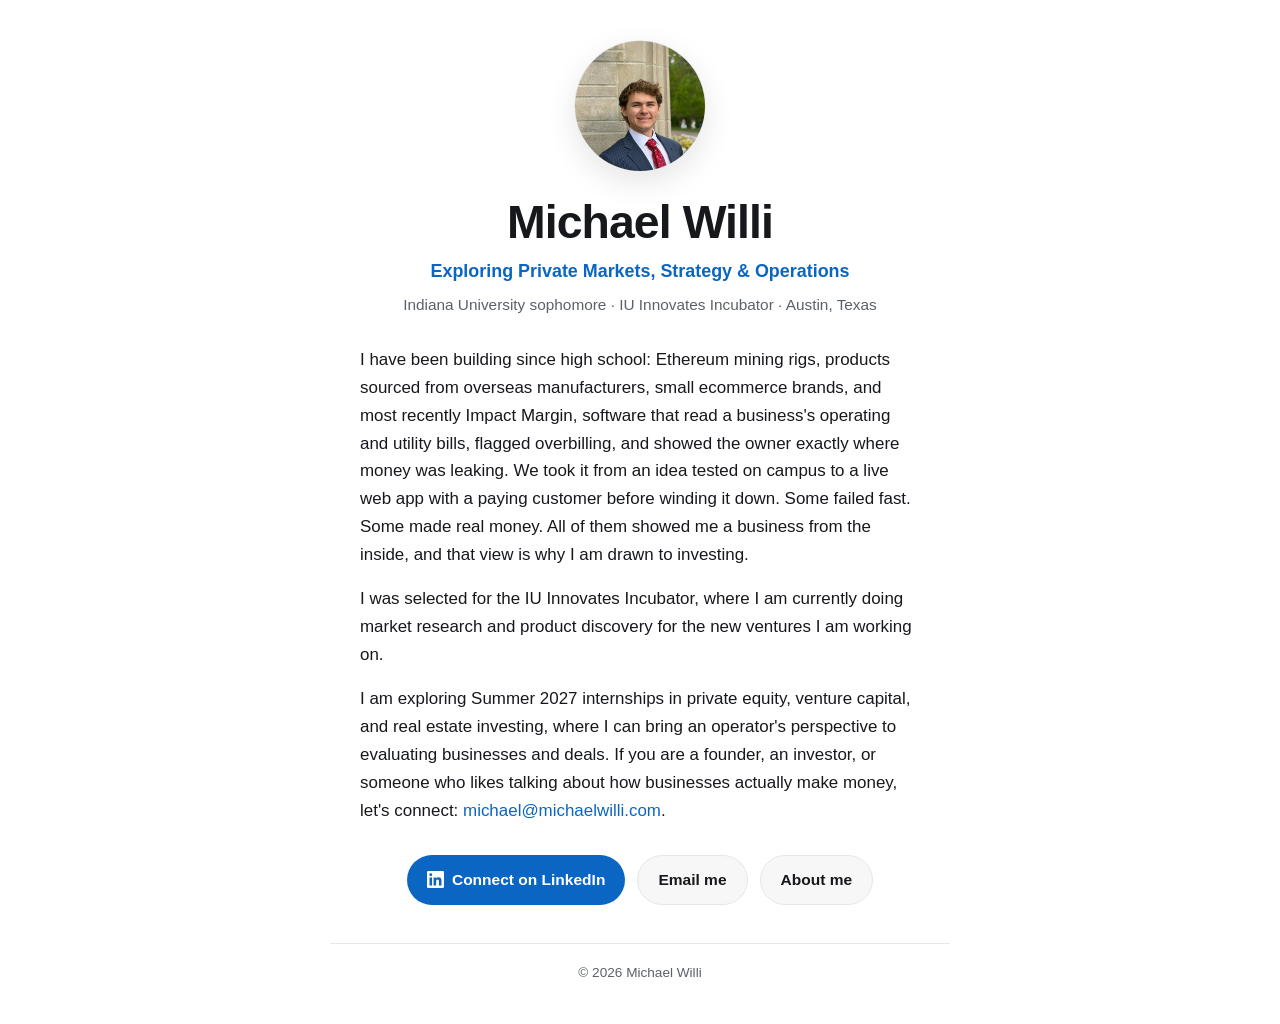
==== index.html @ 838e188f "Add michael@michaelwilli.com: email link on both pages, Quick facts row, Person schema Co-Authored-B" ====
<!DOCTYPE html>
<html lang="en">
<head>
  <meta charset="utf-8">
  <meta name="viewport" content="width=device-width, initial-scale=1">

  <title>Michael Willi | Indiana University Sophomore and Builder</title>
  <meta name="description" content="Michael Willi is an Indiana University sophomore exploring private markets. Founded Impact Margin, now in the IU Innovates Incubator. Austin, Texas.">
  <meta name="author" content="Michael Willi">
  <meta name="robots" content="index, follow, max-image-preview:large, max-snippet:-1">
  <meta name="theme-color" content="#0A66C2">
  <link rel="canonical" href="https://michaelwilli.com/">

  <!-- Open Graph -->
  <meta property="og:type" content="profile">
  <meta property="og:site_name" content="Michael Willi">
  <meta property="og:title" content="Michael Willi | Indiana University Sophomore and Builder">
  <meta property="og:description" content="Indiana University sophomore exploring private markets, strategy, and operations. Founded Impact Margin, now in the IU Innovates Incubator. Austin, Texas.">
  <meta property="og:url" content="https://michaelwilli.com/">
  <meta property="og:image" content="https://michaelwilli.com/og.jpg">
  <meta property="og:image:width" content="1200">
  <meta property="og:image:height" content="1200">
  <meta property="og:image:alt" content="Portrait of Michael Willi">
  <meta property="og:locale" content="en_US">
  <meta property="profile:first_name" content="Michael">
  <meta property="profile:last_name" content="Willi">

  <!-- Twitter -->
  <meta name="twitter:card" content="summary">
  <meta name="twitter:title" content="Michael Willi | Indiana University Sophomore and Builder">
  <meta name="twitter:description" content="Indiana University sophomore exploring private markets, strategy, and operations. Founded Impact Margin, now in the IU Innovates Incubator. Austin, Texas.">
  <meta name="twitter:image" content="https://michaelwilli.com/og.jpg">

  <link rel="icon" href="data:image/svg+xml,%3Csvg xmlns='http://www.w3.org/2000/svg' viewBox='0 0 100 100'%3E%3Crect width='100' height='100' rx='22' fill='%230A66C2'/%3E%3Ctext x='50' y='71' font-family='Arial,sans-serif' font-size='62' font-weight='700' fill='white' text-anchor='middle'%3EM%3C/text%3E%3C/svg%3E">
  <link rel="preload" as="image" href="photo.jpg" fetchpriority="high">

  <style>
    :root {
      --bg: #ffffff;
      --bg-soft: #f6f7f6;
      --text: #16181c;
      --muted: #5b6168;
      --accent: #0A66C2;
      --accent-ink: #004182;
      --border: #e6e8e6;
      --ring: rgba(10, 102, 194, 0.35);
    }
    @media (prefers-color-scheme: dark) {
      :root {
        --bg: #0f1211;
        --bg-soft: #161a18;
        --text: #eef1ee;
        --muted: #a3aaa4;
        --accent: #70b5f9;
        --accent-ink: #9cc8f5;
        --border: #262b27;
        --ring: rgba(112, 181, 249, 0.35);
      }
    }
    * { box-sizing: border-box; }
    html { -webkit-text-size-adjust: 100%; }
    body {
      margin: 0;
      min-height: 100vh;
      display: flex;
      align-items: center;
      justify-content: center;
      padding: 40px 24px;
      background: var(--bg);
      color: var(--text);
      font-family: -apple-system, BlinkMacSystemFont, "Segoe UI", Roboto, Helvetica, Arial, sans-serif;
      line-height: 1.65;
      -webkit-font-smoothing: antialiased;
      text-rendering: optimizeLegibility;
    }
    main {
      width: 100%;
      max-width: 620px;
      text-align: center;
    }
    .photo {
      width: 132px;
      height: 132px;
      border-radius: 50%;
      object-fit: cover;
      margin: 0 auto 26px;
      display: block;
      border: 1px solid var(--border);
      box-shadow: 0 10px 30px rgba(0, 0, 0, 0.10);
    }
    h1 {
      font-size: clamp(2.1rem, 6vw, 2.9rem);
      line-height: 1.05;
      letter-spacing: -0.02em;
      margin: 0 0 10px;
      font-weight: 700;
    }
    .tagline {
      font-size: 1.12rem;
      font-weight: 600;
      color: var(--accent);
      margin: 0 0 6px;
    }
    .meta {
      font-size: 0.96rem;
      color: var(--muted);
      margin: 0 0 28px;
    }
    .meta a { color: inherit; text-decoration: none; }
    .meta a:hover { color: var(--accent); }
    .bio {
      text-align: left;
      font-size: 1.06rem;
      color: var(--text);
      margin: 0 auto 30px;
      max-width: 560px;
    }
    .bio p { margin: 0 0 16px; }
    .bio p:last-child { margin-bottom: 0; }
    .bio a { color: var(--accent); text-decoration: none; }
    .bio a:hover { text-decoration: underline; }
    .actions {
      display: flex;
      gap: 12px;
      justify-content: center;
      flex-wrap: wrap;
      margin-bottom: 38px;
    }
    .btn {
      display: inline-flex;
      align-items: center;
      gap: 8px;
      padding: 11px 20px;
      border-radius: 999px;
      font-size: 0.97rem;
      font-weight: 600;
      text-decoration: none;
      transition: transform 0.06s ease, background 0.15s ease, border-color 0.15s ease, color 0.15s ease;
    }
    .btn:active { transform: translateY(1px); }
    .btn-primary {
      background: var(--accent);
      color: #fff;
    }
    .btn-primary:hover { background: var(--accent-ink); }
    .btn-secondary {
      border: 1px solid var(--border);
      color: var(--text);
      background: var(--bg-soft);
    }
    .btn-secondary:hover { border-color: var(--accent); color: var(--accent); }
    .btn svg { width: 17px; height: 17px; }
    a:focus-visible, .btn:focus-visible {
      outline: 3px solid var(--ring);
      outline-offset: 2px;
    }
    footer {
      font-size: 0.85rem;
      color: var(--muted);
      border-top: 1px solid var(--border);
      padding-top: 18px;
    }
    @media (max-width: 480px) {
      .actions { flex-direction: column; }
      .btn { justify-content: center; }
    }
  </style>

  <script type="application/ld+json">
  {
    "@context": "https://schema.org",
    "@graph": [
      {
        "@type": "WebSite",
        "@id": "https://michaelwilli.com/#website",
        "url": "https://michaelwilli.com/",
        "name": "Michael Willi",
        "inLanguage": "en-US",
        "publisher": { "@id": "https://michaelwilli.com/#person" }
      },
      {
        "@type": "WebPage",
        "@id": "https://michaelwilli.com/#webpage",
        "url": "https://michaelwilli.com/",
        "name": "Michael Willi | Indiana University Sophomore and Builder",
        "isPartOf": { "@id": "https://michaelwilli.com/#website" },
        "about": { "@id": "https://michaelwilli.com/#person" },
        "primaryImageOfPage": { "@id": "https://michaelwilli.com/#photo" },
        "dateModified": "2026-09-26",
        "inLanguage": "en-US"
      },
      {
        "@type": "ImageObject",
        "@id": "https://michaelwilli.com/#photo",
        "url": "https://michaelwilli.com/og.jpg",
        "contentUrl": "https://michaelwilli.com/og.jpg",
        "width": 1200,
        "height": 1200,
        "caption": "Michael Willi"
      },
      {
        "@type": "Person",
        "@id": "https://michaelwilli.com/#person",
        "name": "Michael Willi",
        "alternateName": "Michael J. Willi",
        "givenName": "Michael",
        "familyName": "Willi",
        "url": "https://michaelwilli.com/",
        "image": { "@id": "https://michaelwilli.com/#photo" },
        "description": "Indiana University Bloomington sophomore studying Merchandising and Product Development, with a Business minor through the Kelley School of Business. Founded Impact Margin, a bill-savings software company, and is now in the IU Innovates Incubator doing market research and product discovery for new ventures. Exploring private markets, strategy, and operations.",
        "jobTitle": "Student and Entrepreneur",
        "affiliation": [
          { "@id": "https://michaelwilli.com/#iu" },
          {
            "@type": "Organization",
            "name": "IU Innovates",
            "url": "https://innovate.iu.edu/"
          }
        ],
        "alumniOf": { "@id": "https://michaelwilli.com/#iu" },
        "award": [
          "Eagle Scout",
          "Executive Dean's List, Indiana University Bloomington"
        ],
        "homeLocation": [
          { "@type": "Place", "name": "Austin, Texas" },
          { "@type": "Place", "name": "Bloomington, Indiana" }
        ],
        "address": {
          "@type": "PostalAddress",
          "addressLocality": "Austin",
          "addressRegion": "TX",
          "addressCountry": "US"
        },
        "email": "michael@michaelwilli.com",
        "sameAs": [
          "https://www.linkedin.com/in/michael-willi/",
          "https://github.com/michael-willi"
        ],
        "knowsAbout": [
          "Entrepreneurship",
          "Private Equity",
          "Venture Capital",
          "Real Estate Underwriting",
          "Financial Modeling",
          "Product Development",
          "Lithium extraction from oilfield produced water",
          "Software"
        ]
      },
      {
        "@type": "CollegeOrUniversity",
        "@id": "https://michaelwilli.com/#iu",
        "name": "Indiana University Bloomington",
        "url": "https://bloomington.iu.edu/",
        "sameAs": "https://en.wikipedia.org/wiki/Indiana_University_Bloomington"
      },
      {
        "@type": "Organization",
        "@id": "https://michaelwilli.com/#impact-margin",
        "name": "Impact Margin",
        "description": "Software that read a business's operating and utility bills, flagged overbilling, cost spikes, and late fees, and showed the owner where the savings were. Founded by Michael Willi and operated in 2026.",
        "founder": { "@id": "https://michaelwilli.com/#person" },
        "foundingDate": "2026"
      }
    ]
  }
  </script>
</head>
<body>
  <main>
    <img class="photo" src="photo.jpg" width="132" height="132" alt="Michael Willi" fetchpriority="high" decoding="async">

    <h1>Michael Willi</h1>
    <p class="tagline">Exploring Private Markets, Strategy &amp; Operations</p>
    <p class="meta"><a href="https://bloomington.iu.edu/" rel="noopener" target="_blank">Indiana University</a> sophomore &middot; IU Innovates Incubator &middot; Austin, Texas</p>

    <div class="bio">
      <p>I have been building since high school: Ethereum mining rigs, products sourced from overseas manufacturers, small ecommerce brands, and most recently Impact Margin, software that read a business's operating and utility bills, flagged overbilling, and showed the owner exactly where money was leaking. We took it from an idea tested on campus to a live web app with a paying customer before winding it down. Some failed fast. Some made real money. All of them showed me a business from the inside, and that view is why I am drawn to investing.</p>
      <p>I was selected for the IU Innovates Incubator, where I am currently doing market research and product discovery for the new ventures I am working on.</p>
      <p>I am exploring Summer 2027 internships in private equity, venture capital, and real estate investing, where I can bring an operator's perspective to evaluating businesses and deals. If you are a founder, an investor, or someone who likes talking about how businesses actually make money, let's connect: <a href="mailto:michael@michaelwilli.com">michael@michaelwilli.com</a>.</p>
    </div>

    <div class="actions">
      <a class="btn btn-primary" href="https://www.linkedin.com/in/michael-willi/" rel="me noopener" target="_blank">
        <svg viewBox="0 0 24 24" fill="currentColor" aria-hidden="true"><path d="M20.45 20.45h-3.56v-5.57c0-1.33-.02-3.04-1.85-3.04-1.85 0-2.14 1.45-2.14 2.94v5.67H9.34V9h3.42v1.56h.05c.48-.9 1.64-1.85 3.37-1.85 3.6 0 4.27 2.37 4.27 5.45v6.29zM5.34 7.43a2.07 2.07 0 1 1 0-4.14 2.07 2.07 0 0 1 0 4.14zM7.12 20.45H3.55V9h3.57v11.45zM22.22 0H1.77C.79 0 0 .77 0 1.73v20.54C0 23.23.79 24 1.77 24h20.45c.98 0 1.78-.77 1.78-1.73V1.73C24 .77 23.2 0 22.22 0z"/></svg>
        Connect on LinkedIn
      </a>
      <a class="btn btn-secondary" href="mailto:michael@michaelwilli.com">Email me</a>
      <a class="btn btn-secondary" href="/about">About me</a>
    </div>

    <footer>
      &copy; 2026 Michael Willi
    </footer>
  </main>
</body>
</html>
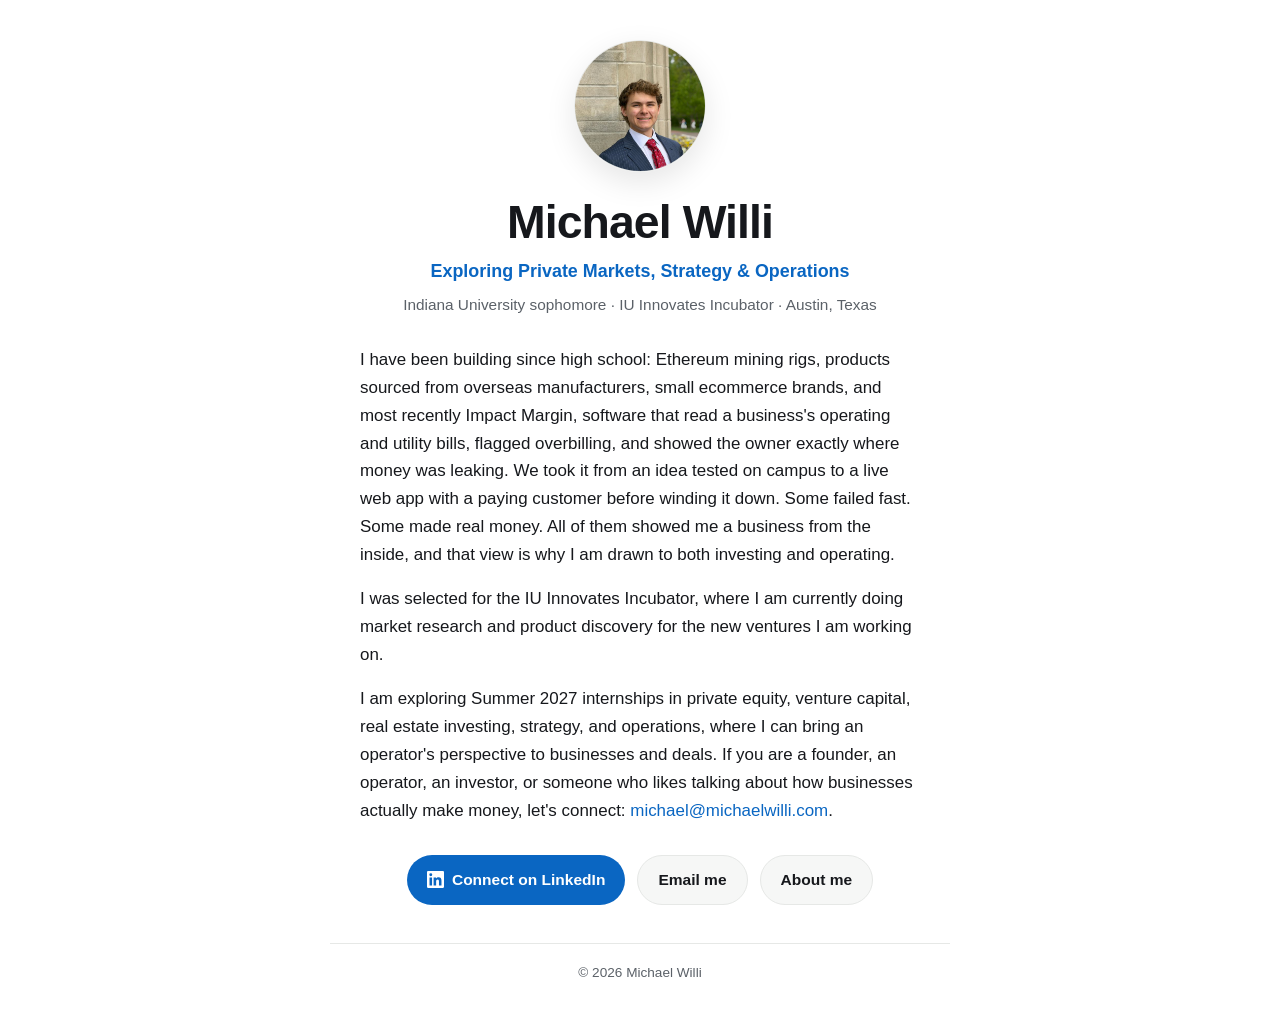
==== commit c7260b8c: "Position interests as investing, strategy, and operations across both pages - Home and About bios: d" ====
--- a/index.html
+++ b/index.html
@@ -5,7 +5,7 @@
   <meta name="viewport" content="width=device-width, initial-scale=1">
 
   <title>Michael Willi | Indiana University Sophomore and Builder</title>
-  <meta name="description" content="Michael Willi is an Indiana University sophomore exploring private markets. Founded Impact Margin, now in the IU Innovates Incubator. Austin, Texas.">
+  <meta name="description" content="Michael Willi is an Indiana University sophomore exploring private markets, strategy, and operations. Founded Impact Margin, now in the IU Innovates Incubator. Austin, Texas.">
   <meta name="author" content="Michael Willi">
   <meta name="robots" content="index, follow, max-image-preview:large, max-snippet:-1">
   <meta name="theme-color" content="#0A66C2">
@@ -186,7 +186,7 @@
         "isPartOf": { "@id": "https://michaelwilli.com/#website" },
         "about": { "@id": "https://michaelwilli.com/#person" },
         "primaryImageOfPage": { "@id": "https://michaelwilli.com/#photo" },
-        "dateModified": "2026-09-26",
+        "dateModified": "2026-10-04T21:40:44-04:00",
         "inLanguage": "en-US"
       },
       {
@@ -243,6 +243,8 @@
           "Venture Capital",
           "Real Estate Underwriting",
           "Financial Modeling",
+          "Business Strategy",
+          "Business Operations",
           "Product Development",
           "Lithium extraction from oilfield produced water",
           "Software"
@@ -276,9 +278,9 @@
     <p class="meta"><a href="https://bloomington.iu.edu/" rel="noopener" target="_blank">Indiana University</a> sophomore &middot; IU Innovates Incubator &middot; Austin, Texas</p>
 
     <div class="bio">
-      <p>I have been building since high school: Ethereum mining rigs, products sourced from overseas manufacturers, small ecommerce brands, and most recently Impact Margin, software that read a business's operating and utility bills, flagged overbilling, and showed the owner exactly where money was leaking. We took it from an idea tested on campus to a live web app with a paying customer before winding it down. Some failed fast. Some made real money. All of them showed me a business from the inside, and that view is why I am drawn to investing.</p>
+      <p>I have been building since high school: Ethereum mining rigs, products sourced from overseas manufacturers, small ecommerce brands, and most recently Impact Margin, software that read a business's operating and utility bills, flagged overbilling, and showed the owner exactly where money was leaking. We took it from an idea tested on campus to a live web app with a paying customer before winding it down. Some failed fast. Some made real money. All of them showed me a business from the inside, and that view is why I am drawn to both investing and operating.</p>
       <p>I was selected for the IU Innovates Incubator, where I am currently doing market research and product discovery for the new ventures I am working on.</p>
-      <p>I am exploring Summer 2027 internships in private equity, venture capital, and real estate investing, where I can bring an operator's perspective to evaluating businesses and deals. If you are a founder, an investor, or someone who likes talking about how businesses actually make money, let's connect: <a href="mailto:michael@michaelwilli.com">michael@michaelwilli.com</a>.</p>
+      <p>I am exploring Summer 2027 internships in private equity, venture capital, real estate investing, strategy, and operations, where I can bring an operator's perspective to businesses and deals. If you are a founder, an operator, an investor, or someone who likes talking about how businesses actually make money, let's connect: <a href="mailto:michael@michaelwilli.com">michael@michaelwilli.com</a>.</p>
     </div>
 
     <div class="actions">
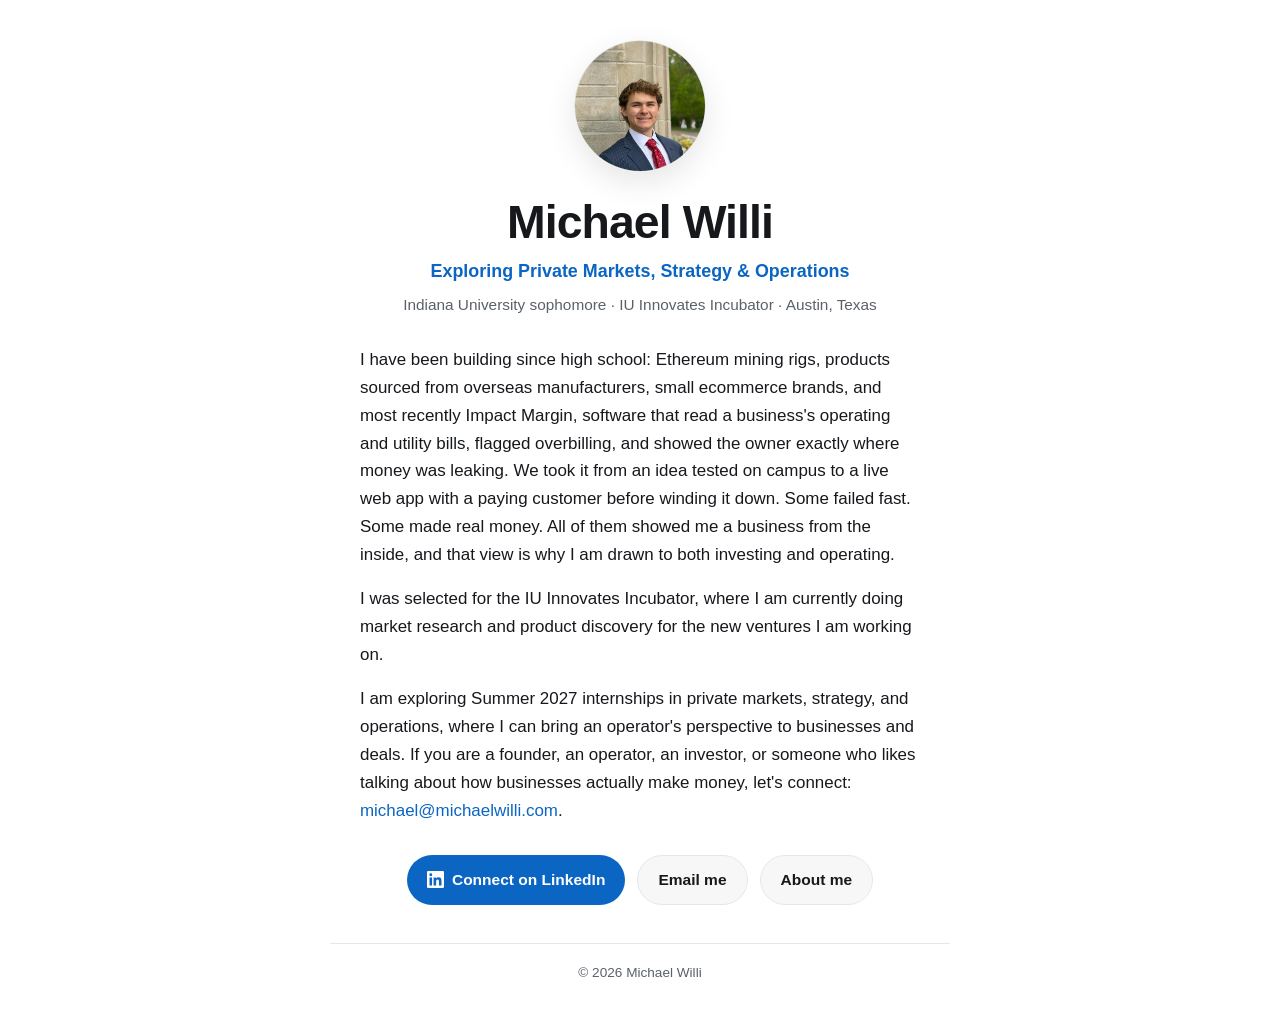
==== commit b4a64e39: "Broaden Summer 2027 internship line to private markets, strategy, and operations Co-Authored-By: Cla" ====
--- a/index.html
+++ b/index.html
@@ -186,7 +186,7 @@
         "isPartOf": { "@id": "https://michaelwilli.com/#website" },
         "about": { "@id": "https://michaelwilli.com/#person" },
         "primaryImageOfPage": { "@id": "https://michaelwilli.com/#photo" },
-        "dateModified": "2026-10-04T21:40:44-04:00",
+        "dateModified": "2026-10-04T21:43:59-04:00",
         "inLanguage": "en-US"
       },
       {
@@ -280,7 +280,7 @@
     <div class="bio">
       <p>I have been building since high school: Ethereum mining rigs, products sourced from overseas manufacturers, small ecommerce brands, and most recently Impact Margin, software that read a business's operating and utility bills, flagged overbilling, and showed the owner exactly where money was leaking. We took it from an idea tested on campus to a live web app with a paying customer before winding it down. Some failed fast. Some made real money. All of them showed me a business from the inside, and that view is why I am drawn to both investing and operating.</p>
       <p>I was selected for the IU Innovates Incubator, where I am currently doing market research and product discovery for the new ventures I am working on.</p>
-      <p>I am exploring Summer 2027 internships in private equity, venture capital, real estate investing, strategy, and operations, where I can bring an operator's perspective to businesses and deals. If you are a founder, an operator, an investor, or someone who likes talking about how businesses actually make money, let's connect: <a href="mailto:michael@michaelwilli.com">michael@michaelwilli.com</a>.</p>
+      <p>I am exploring Summer 2027 internships in private markets, strategy, and operations, where I can bring an operator's perspective to businesses and deals. If you are a founder, an operator, an investor, or someone who likes talking about how businesses actually make money, let's connect: <a href="mailto:michael@michaelwilli.com">michael@michaelwilli.com</a>.</p>
     </div>
 
     <div class="actions">
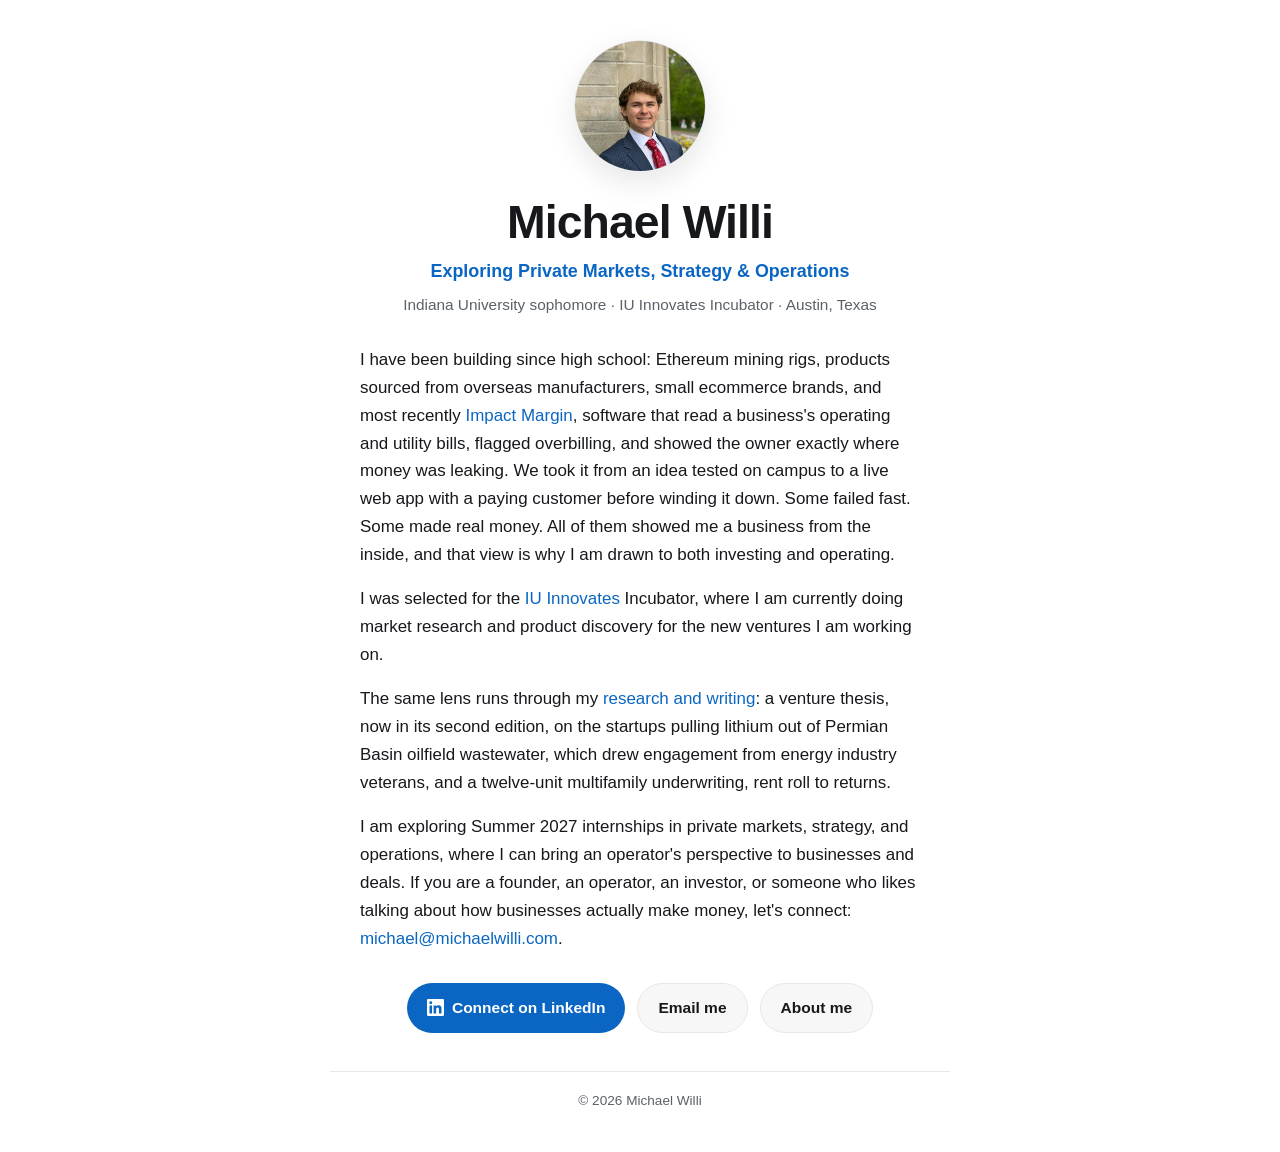
==== commit f04dba67: "SEO and GEO pass: richer entity data, FAQ, deep links, llms.txt, IndexNow key - About: name in H1, e" ====
--- a/index.html
+++ b/index.html
@@ -5,7 +5,7 @@
   <meta name="viewport" content="width=device-width, initial-scale=1">
 
   <title>Michael Willi | Indiana University Sophomore and Builder</title>
-  <meta name="description" content="Michael Willi is an Indiana University sophomore exploring private markets, strategy, and operations. Founded Impact Margin, now in the IU Innovates Incubator. Austin, Texas.">
+  <meta name="description" content="Michael Willi: Indiana University sophomore, Impact Margin founder, IU Innovates Incubator. Exploring private markets, strategy, and operations. Austin, Texas.">
   <meta name="author" content="Michael Willi">
   <meta name="robots" content="index, follow, max-image-preview:large, max-snippet:-1">
   <meta name="theme-color" content="#0A66C2">
@@ -175,19 +175,33 @@
         "@id": "https://michaelwilli.com/#website",
         "url": "https://michaelwilli.com/",
         "name": "Michael Willi",
+        "description": "Personal site of Michael Willi, an Indiana University sophomore and founder of Impact Margin exploring private markets, strategy, and operations.",
         "inLanguage": "en-US",
-        "publisher": { "@id": "https://michaelwilli.com/#person" }
+        "publisher": {
+          "@id": "https://michaelwilli.com/#person"
+        }
       },
       {
         "@type": "WebPage",
         "@id": "https://michaelwilli.com/#webpage",
         "url": "https://michaelwilli.com/",
         "name": "Michael Willi | Indiana University Sophomore and Builder",
-        "isPartOf": { "@id": "https://michaelwilli.com/#website" },
-        "about": { "@id": "https://michaelwilli.com/#person" },
-        "primaryImageOfPage": { "@id": "https://michaelwilli.com/#photo" },
-        "dateModified": "2026-10-04T21:43:59-04:00",
-        "inLanguage": "en-US"
+        "isPartOf": {
+          "@id": "https://michaelwilli.com/#website"
+        },
+        "about": {
+          "@id": "https://michaelwilli.com/#person"
+        },
+        "primaryImageOfPage": {
+          "@id": "https://michaelwilli.com/#photo"
+        },
+        "dateModified": "2026-10-04T21:50:16-04:00",
+        "inLanguage": "en-US",
+        "description": "Michael Willi: Indiana University sophomore, Impact Margin founder, IU Innovates Incubator. Exploring private markets, strategy, and operations. Austin, Texas.",
+        "mainEntity": {
+          "@id": "https://michaelwilli.com/#person"
+        },
+        "significantLink": "https://michaelwilli.com/about"
       },
       {
         "@type": "ImageObject",
@@ -206,25 +220,64 @@
         "givenName": "Michael",
         "familyName": "Willi",
         "url": "https://michaelwilli.com/",
-        "image": { "@id": "https://michaelwilli.com/#photo" },
+        "mainEntityOfPage": {
+          "@id": "https://michaelwilli.com/about#profilepage"
+        },
+        "image": {
+          "@id": "https://michaelwilli.com/#photo"
+        },
         "description": "Indiana University Bloomington sophomore studying Merchandising and Product Development, with a Business minor through the Kelley School of Business. Founded Impact Margin, a bill-savings software company, and is now in the IU Innovates Incubator doing market research and product discovery for new ventures. Exploring private markets, strategy, and operations.",
+        "disambiguatingDescription": "Indiana University Bloomington student, Class of 2029, from Austin, Texas, and founder of Impact Margin.",
         "jobTitle": "Student and Entrepreneur",
         "affiliation": [
-          { "@id": "https://michaelwilli.com/#iu" },
+          {
+            "@id": "https://michaelwilli.com/#iu"
+          },
           {
             "@type": "Organization",
             "name": "IU Innovates",
             "url": "https://innovate.iu.edu/"
           }
         ],
-        "alumniOf": { "@id": "https://michaelwilli.com/#iu" },
+        "memberOf": [
+          {
+            "@type": "Organization",
+            "name": "IU Innovates Incubator",
+            "url": "https://innovate.iu.edu/"
+          },
+          {
+            "@type": "Organization",
+            "name": "Retail Studies Organization, Indiana University Bloomington"
+          }
+        ],
+        "alumniOf": [
+          {
+            "@id": "https://michaelwilli.com/#iu"
+          },
+          {
+            "@type": "HighSchool",
+            "name": "St. Andrew's Episcopal School",
+            "address": {
+              "@type": "PostalAddress",
+              "addressLocality": "Austin",
+              "addressRegion": "TX",
+              "addressCountry": "US"
+            }
+          }
+        ],
         "award": [
           "Eagle Scout",
           "Executive Dean's List, Indiana University Bloomington"
         ],
         "homeLocation": [
-          { "@type": "Place", "name": "Austin, Texas" },
-          { "@type": "Place", "name": "Bloomington, Indiana" }
+          {
+            "@type": "Place",
+            "name": "Austin, Texas"
+          },
+          {
+            "@type": "Place",
+            "name": "Bloomington, Indiana"
+          }
         ],
         "address": {
           "@type": "PostalAddress",
@@ -248,7 +301,10 @@
           "Product Development",
           "Lithium extraction from oilfield produced water",
           "Software"
-        ]
+        ],
+        "subjectOf": {
+          "@id": "https://michaelwilli.com/#lithium-thesis"
+        }
       },
       {
         "@type": "CollegeOrUniversity",
@@ -258,11 +314,29 @@
         "sameAs": "https://en.wikipedia.org/wiki/Indiana_University_Bloomington"
       },
       {
+        "@type": "Article",
+        "@id": "https://michaelwilli.com/#lithium-thesis",
+        "name": "Reduce, Reuse, Recycle... Profit?",
+        "headline": "Reduce, Reuse, Recycle... Profit? A venture thesis on lithium from Permian Basin produced water",
+        "author": {
+          "@id": "https://michaelwilli.com/#person"
+        },
+        "datePublished": "2026-07",
+        "about": [
+          "Lithium",
+          "Permian Basin",
+          "Produced water",
+          "Direct lithium extraction"
+        ]
+      },
+      {
         "@type": "Organization",
         "@id": "https://michaelwilli.com/#impact-margin",
         "name": "Impact Margin",
         "description": "Software that read a business's operating and utility bills, flagged overbilling, cost spikes, and late fees, and showed the owner where the savings were. Founded by Michael Willi and operated in 2026.",
-        "founder": { "@id": "https://michaelwilli.com/#person" },
+        "founder": {
+          "@id": "https://michaelwilli.com/#person"
+        },
         "foundingDate": "2026"
       }
     ]
@@ -271,15 +345,16 @@
 </head>
 <body>
   <main>
-    <img class="photo" src="photo.jpg" width="132" height="132" alt="Michael Willi" fetchpriority="high" decoding="async">
+    <img class="photo" src="photo.jpg" width="132" height="132" alt="Portrait of Michael Willi" fetchpriority="high" decoding="async">
 
     <h1>Michael Willi</h1>
     <p class="tagline">Exploring Private Markets, Strategy &amp; Operations</p>
     <p class="meta"><a href="https://bloomington.iu.edu/" rel="noopener" target="_blank">Indiana University</a> sophomore &middot; IU Innovates Incubator &middot; Austin, Texas</p>
 
     <div class="bio">
-      <p>I have been building since high school: Ethereum mining rigs, products sourced from overseas manufacturers, small ecommerce brands, and most recently Impact Margin, software that read a business's operating and utility bills, flagged overbilling, and showed the owner exactly where money was leaking. We took it from an idea tested on campus to a live web app with a paying customer before winding it down. Some failed fast. Some made real money. All of them showed me a business from the inside, and that view is why I am drawn to both investing and operating.</p>
-      <p>I was selected for the IU Innovates Incubator, where I am currently doing market research and product discovery for the new ventures I am working on.</p>
+      <p>I have been building since high school: Ethereum mining rigs, products sourced from overseas manufacturers, small ecommerce brands, and most recently <a href="/about#impact-margin">Impact Margin</a>, software that read a business's operating and utility bills, flagged overbilling, and showed the owner exactly where money was leaking. We took it from an idea tested on campus to a live web app with a paying customer before winding it down. Some failed fast. Some made real money. All of them showed me a business from the inside, and that view is why I am drawn to both investing and operating.</p>
+      <p>I was selected for the <a href="https://innovate.iu.edu/" rel="noopener" target="_blank">IU Innovates</a> Incubator, where I am currently doing market research and product discovery for the new ventures I am working on.</p>
+      <p>The same lens runs through my <a href="/about#research">research and writing</a>: a venture thesis, now in its second edition, on the startups pulling lithium out of Permian Basin oilfield wastewater, which drew engagement from energy industry veterans, and a twelve-unit multifamily underwriting, rent roll to returns.</p>
       <p>I am exploring Summer 2027 internships in private markets, strategy, and operations, where I can bring an operator's perspective to businesses and deals. If you are a founder, an operator, an investor, or someone who likes talking about how businesses actually make money, let's connect: <a href="mailto:michael@michaelwilli.com">michael@michaelwilli.com</a>.</p>
     </div>
 
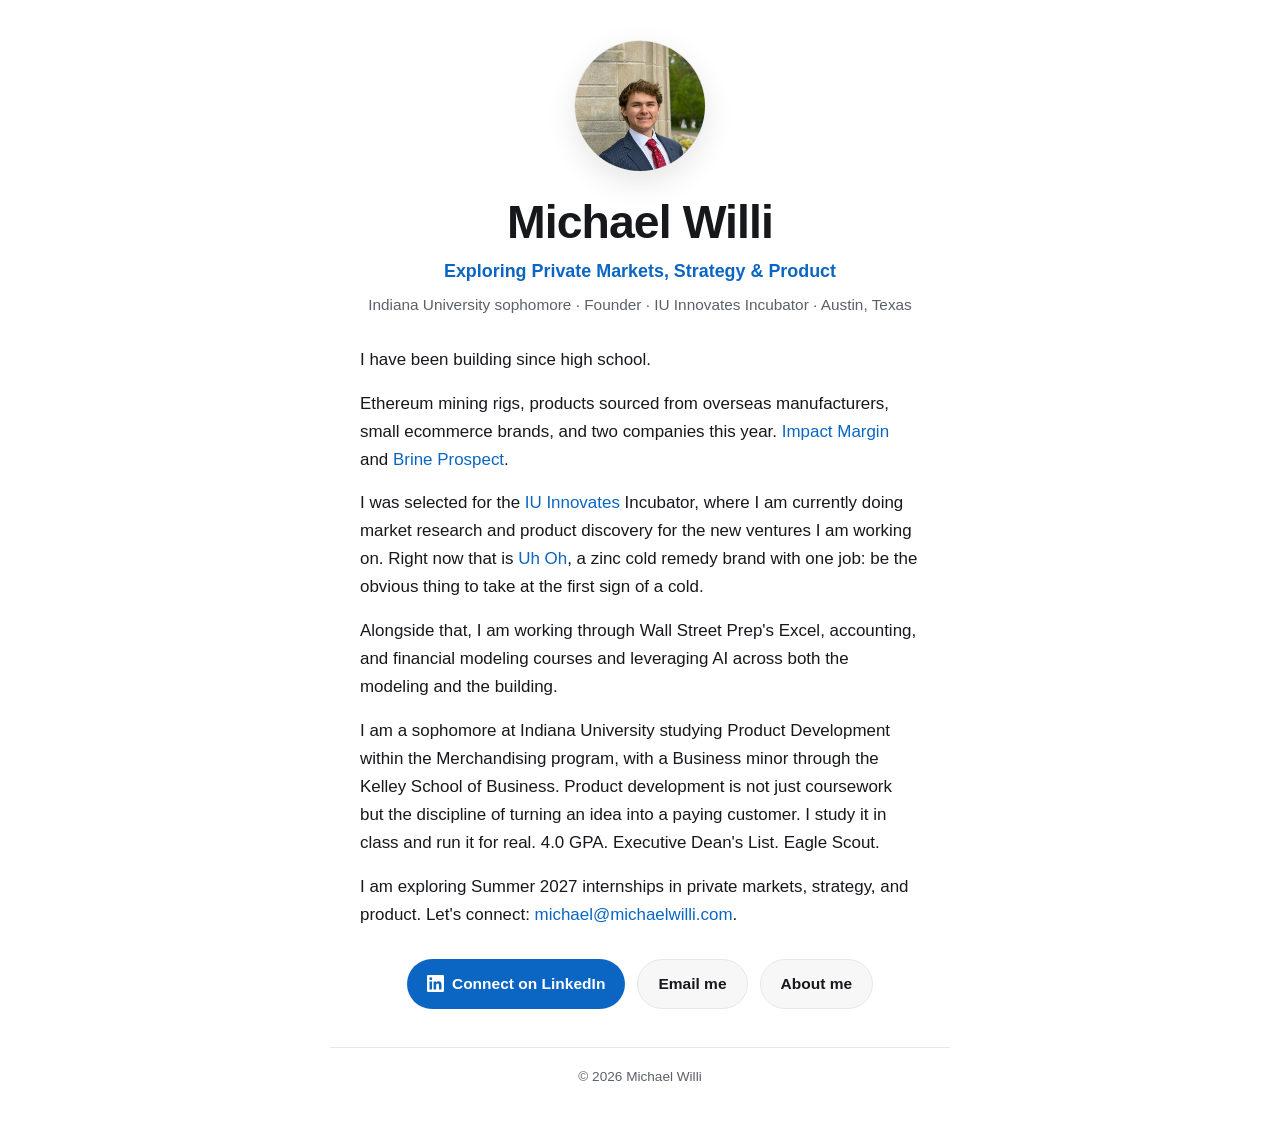
==== commit 621c005e: "Update site: Uh Oh as current venture, Brine Prospect and Impact Margin summaries, new headline and " ====
--- a/index.html
+++ b/index.html
@@ -4,8 +4,8 @@
   <meta charset="utf-8">
   <meta name="viewport" content="width=device-width, initial-scale=1">
 
-  <title>Michael Willi | Indiana University Sophomore and Builder</title>
-  <meta name="description" content="Michael Willi: Indiana University sophomore, Impact Margin founder, IU Innovates Incubator. Exploring private markets, strategy, and operations. Austin, Texas.">
+  <title>Michael Willi | Indiana University Sophomore and Founder</title>
+  <meta name="description" content="Michael Willi: Indiana University sophomore and founder of Uh Oh, IU Innovates Incubator. Previously Brine Prospect and Impact Margin. Exploring private markets, strategy, and product.">
   <meta name="author" content="Michael Willi">
   <meta name="robots" content="index, follow, max-image-preview:large, max-snippet:-1">
   <meta name="theme-color" content="#0A66C2">
@@ -14,8 +14,8 @@
   <!-- Open Graph -->
   <meta property="og:type" content="profile">
   <meta property="og:site_name" content="Michael Willi">
-  <meta property="og:title" content="Michael Willi | Indiana University Sophomore and Builder">
-  <meta property="og:description" content="Indiana University sophomore exploring private markets, strategy, and operations. Founded Impact Margin, now in the IU Innovates Incubator. Austin, Texas.">
+  <meta property="og:title" content="Michael Willi | Indiana University Sophomore and Founder">
+  <meta property="og:description" content="Indiana University sophomore and founder building Uh Oh in the IU Innovates Incubator. Previously Brine Prospect and Impact Margin. Exploring private markets, strategy, and product.">
   <meta property="og:url" content="https://michaelwilli.com/">
   <meta property="og:image" content="https://michaelwilli.com/og.jpg">
   <meta property="og:image:width" content="1200">
@@ -27,8 +27,8 @@
 
   <!-- Twitter -->
   <meta name="twitter:card" content="summary">
-  <meta name="twitter:title" content="Michael Willi | Indiana University Sophomore and Builder">
-  <meta name="twitter:description" content="Indiana University sophomore exploring private markets, strategy, and operations. Founded Impact Margin, now in the IU Innovates Incubator. Austin, Texas.">
+  <meta name="twitter:title" content="Michael Willi | Indiana University Sophomore and Founder">
+  <meta name="twitter:description" content="Indiana University sophomore and founder building Uh Oh in the IU Innovates Incubator. Previously Brine Prospect and Impact Margin. Exploring private markets, strategy, and product.">
   <meta name="twitter:image" content="https://michaelwilli.com/og.jpg">
 
   <link rel="icon" href="data:image/svg+xml,%3Csvg xmlns='http://www.w3.org/2000/svg' viewBox='0 0 100 100'%3E%3Crect width='100' height='100' rx='22' fill='%230A66C2'/%3E%3Ctext x='50' y='71' font-family='Arial,sans-serif' font-size='62' font-weight='700' fill='white' text-anchor='middle'%3EM%3C/text%3E%3C/svg%3E">
@@ -175,7 +175,7 @@
         "@id": "https://michaelwilli.com/#website",
         "url": "https://michaelwilli.com/",
         "name": "Michael Willi",
-        "description": "Personal site of Michael Willi, an Indiana University sophomore and founder of Impact Margin exploring private markets, strategy, and operations.",
+        "description": "Personal site of Michael Willi, an Indiana University sophomore and founder of Uh Oh exploring private markets, strategy, and product.",
         "inLanguage": "en-US",
         "publisher": {
           "@id": "https://michaelwilli.com/#person"
@@ -185,7 +185,7 @@
         "@type": "WebPage",
         "@id": "https://michaelwilli.com/#webpage",
         "url": "https://michaelwilli.com/",
-        "name": "Michael Willi | Indiana University Sophomore and Builder",
+        "name": "Michael Willi | Indiana University Sophomore and Founder",
         "isPartOf": {
           "@id": "https://michaelwilli.com/#website"
         },
@@ -195,9 +195,9 @@
         "primaryImageOfPage": {
           "@id": "https://michaelwilli.com/#photo"
         },
-        "dateModified": "2026-10-04T21:50:16-04:00",
+        "dateModified": "2026-11-07T16:17:00-05:00",
         "inLanguage": "en-US",
-        "description": "Michael Willi: Indiana University sophomore, Impact Margin founder, IU Innovates Incubator. Exploring private markets, strategy, and operations. Austin, Texas.",
+        "description": "Michael Willi: Indiana University sophomore and founder of Uh Oh, IU Innovates Incubator. Previously Brine Prospect and Impact Margin. Exploring private markets, strategy, and product.",
         "mainEntity": {
           "@id": "https://michaelwilli.com/#person"
         },
@@ -226,9 +226,12 @@
         "image": {
           "@id": "https://michaelwilli.com/#photo"
         },
-        "description": "Indiana University Bloomington sophomore studying Merchandising and Product Development, with a Business minor through the Kelley School of Business. Founded Impact Margin, a bill-savings software company, and is now in the IU Innovates Incubator doing market research and product discovery for new ventures. Exploring private markets, strategy, and operations.",
-        "disambiguatingDescription": "Indiana University Bloomington student, Class of 2029, from Austin, Texas, and founder of Impact Margin.",
-        "jobTitle": "Student and Entrepreneur",
+        "description": "Indiana University Bloomington sophomore studying Product Development within the Merchandising program, with a Business minor through the Kelley School of Business. Founder of Uh Oh, a zinc cold remedy brand he is building in the IU Innovates Incubator. Previously founded Brine Prospect, a lithium test kit for oilfield brine, and Impact Margin, bill-savings software. Exploring private markets, strategy, and product.",
+        "disambiguatingDescription": "Indiana University Bloomington student, Class of 2029, from Austin, Texas, and founder of Uh Oh, Brine Prospect, and Impact Margin.",
+        "jobTitle": "Student and Founder",
+        "worksFor": {
+          "@id": "https://michaelwilli.com/#uh-oh"
+        },
         "affiliation": [
           {
             "@id": "https://michaelwilli.com/#iu"
@@ -299,6 +302,7 @@
           "Business Strategy",
           "Business Operations",
           "Product Development",
+          "Consumer Brands",
           "Lithium extraction from oilfield produced water",
           "Software"
         ],
@@ -331,13 +335,37 @@
       },
       {
         "@type": "Organization",
+        "@id": "https://michaelwilli.com/#uh-oh",
+        "name": "Uh Oh",
+        "alternateName": "Uh Oh Brands",
+        "url": "https://uhohbrands.com/",
+        "description": "Zinc cold remedy brand built to be the obvious thing to take at the first sign of a cold. Founded by Michael Willi in 2026 and in development in the IU Innovates Incubator.",
+        "founder": {
+          "@id": "https://michaelwilli.com/#person"
+        },
+        "foundingDate": "2026"
+      },
+      {
+        "@type": "Organization",
+        "@id": "https://michaelwilli.com/#brine-prospect",
+        "name": "Brine Prospect",
+        "description": "Mail-in lithium test kit for oilfield brine, paired with a lithium lease value calculator. Founded by Michael Willi in October 2026 out of his lithium thesis and the IU Innovates Incubator, and stopped the same month after customer discovery showed operators already receive lithium in their free water analysis.",
+        "founder": {
+          "@id": "https://michaelwilli.com/#person"
+        },
+        "foundingDate": "2026-10",
+        "dissolutionDate": "2026-10"
+      },
+      {
+        "@type": "Organization",
         "@id": "https://michaelwilli.com/#impact-margin",
         "name": "Impact Margin",
-        "description": "Software that read a business's operating and utility bills, flagged overbilling, cost spikes, and late fees, and showed the owner where the savings were. Founded by Michael Willi and operated in 2026.",
+        "description": "Software that read a business's operating and utility bills, flagged overbilling, cost spikes, and late fees, and showed the owner where the savings were. Founded by Michael Willi and operated from April to September 2026.",
         "founder": {
           "@id": "https://michaelwilli.com/#person"
         },
-        "foundingDate": "2026"
+        "foundingDate": "2026-04",
+        "dissolutionDate": "2026-09"
       }
     ]
   }
@@ -348,14 +376,16 @@
     <img class="photo" src="photo.jpg" width="132" height="132" alt="Portrait of Michael Willi" fetchpriority="high" decoding="async">
 
     <h1>Michael Willi</h1>
-    <p class="tagline">Exploring Private Markets, Strategy &amp; Operations</p>
-    <p class="meta"><a href="https://bloomington.iu.edu/" rel="noopener" target="_blank">Indiana University</a> sophomore &middot; IU Innovates Incubator &middot; Austin, Texas</p>
+    <p class="tagline">Exploring Private Markets, Strategy &amp; Product</p>
+    <p class="meta"><a href="https://bloomington.iu.edu/" rel="noopener" target="_blank">Indiana University</a> sophomore &middot; Founder &middot; IU Innovates Incubator &middot; Austin, Texas</p>
 
     <div class="bio">
-      <p>I have been building since high school: Ethereum mining rigs, products sourced from overseas manufacturers, small ecommerce brands, and most recently <a href="/about#impact-margin">Impact Margin</a>, software that read a business's operating and utility bills, flagged overbilling, and showed the owner exactly where money was leaking. We took it from an idea tested on campus to a live web app with a paying customer before winding it down. Some failed fast. Some made real money. All of them showed me a business from the inside, and that view is why I am drawn to both investing and operating.</p>
-      <p>I was selected for the <a href="https://innovate.iu.edu/" rel="noopener" target="_blank">IU Innovates</a> Incubator, where I am currently doing market research and product discovery for the new ventures I am working on.</p>
-      <p>The same lens runs through my <a href="/about#research">research and writing</a>: a venture thesis, now in its second edition, on the startups pulling lithium out of Permian Basin oilfield wastewater, which drew engagement from energy industry veterans, and a twelve-unit multifamily underwriting, rent roll to returns.</p>
-      <p>I am exploring Summer 2027 internships in private markets, strategy, and operations, where I can bring an operator's perspective to businesses and deals. If you are a founder, an operator, an investor, or someone who likes talking about how businesses actually make money, let's connect: <a href="mailto:michael@michaelwilli.com">michael@michaelwilli.com</a>.</p>
+      <p>I have been building since high school.</p>
+      <p>Ethereum mining rigs, products sourced from overseas manufacturers, small ecommerce brands, and two companies this year. <a href="/about#impact-margin">Impact Margin</a> and <a href="/about#brine-prospect">Brine Prospect</a>.</p>
+      <p>I was selected for the <a href="https://innovate.iu.edu/" rel="noopener" target="_blank">IU Innovates</a> Incubator, where I am currently doing market research and product discovery for the new ventures I am working on. Right now that is <a href="https://uhohbrands.com/" rel="me noopener" target="_blank">Uh Oh</a>, a zinc cold remedy brand with one job: be the obvious thing to take at the first sign of a cold.</p>
+      <p>Alongside that, I am working through Wall Street Prep's Excel, accounting, and financial modeling courses and leveraging AI across both the modeling and the building.</p>
+      <p>I am a sophomore at Indiana University studying Product Development within the Merchandising program, with a Business minor through the Kelley School of Business. Product development is not just coursework but the discipline of turning an idea into a paying customer. I study it in class and run it for real. 4.0 GPA. Executive Dean's List. Eagle Scout.</p>
+      <p>I am exploring Summer 2027 internships in private markets, strategy, and product. Let's connect: <a href="mailto:michael@michaelwilli.com">michael@michaelwilli.com</a>.</p>
     </div>
 
     <div class="actions">
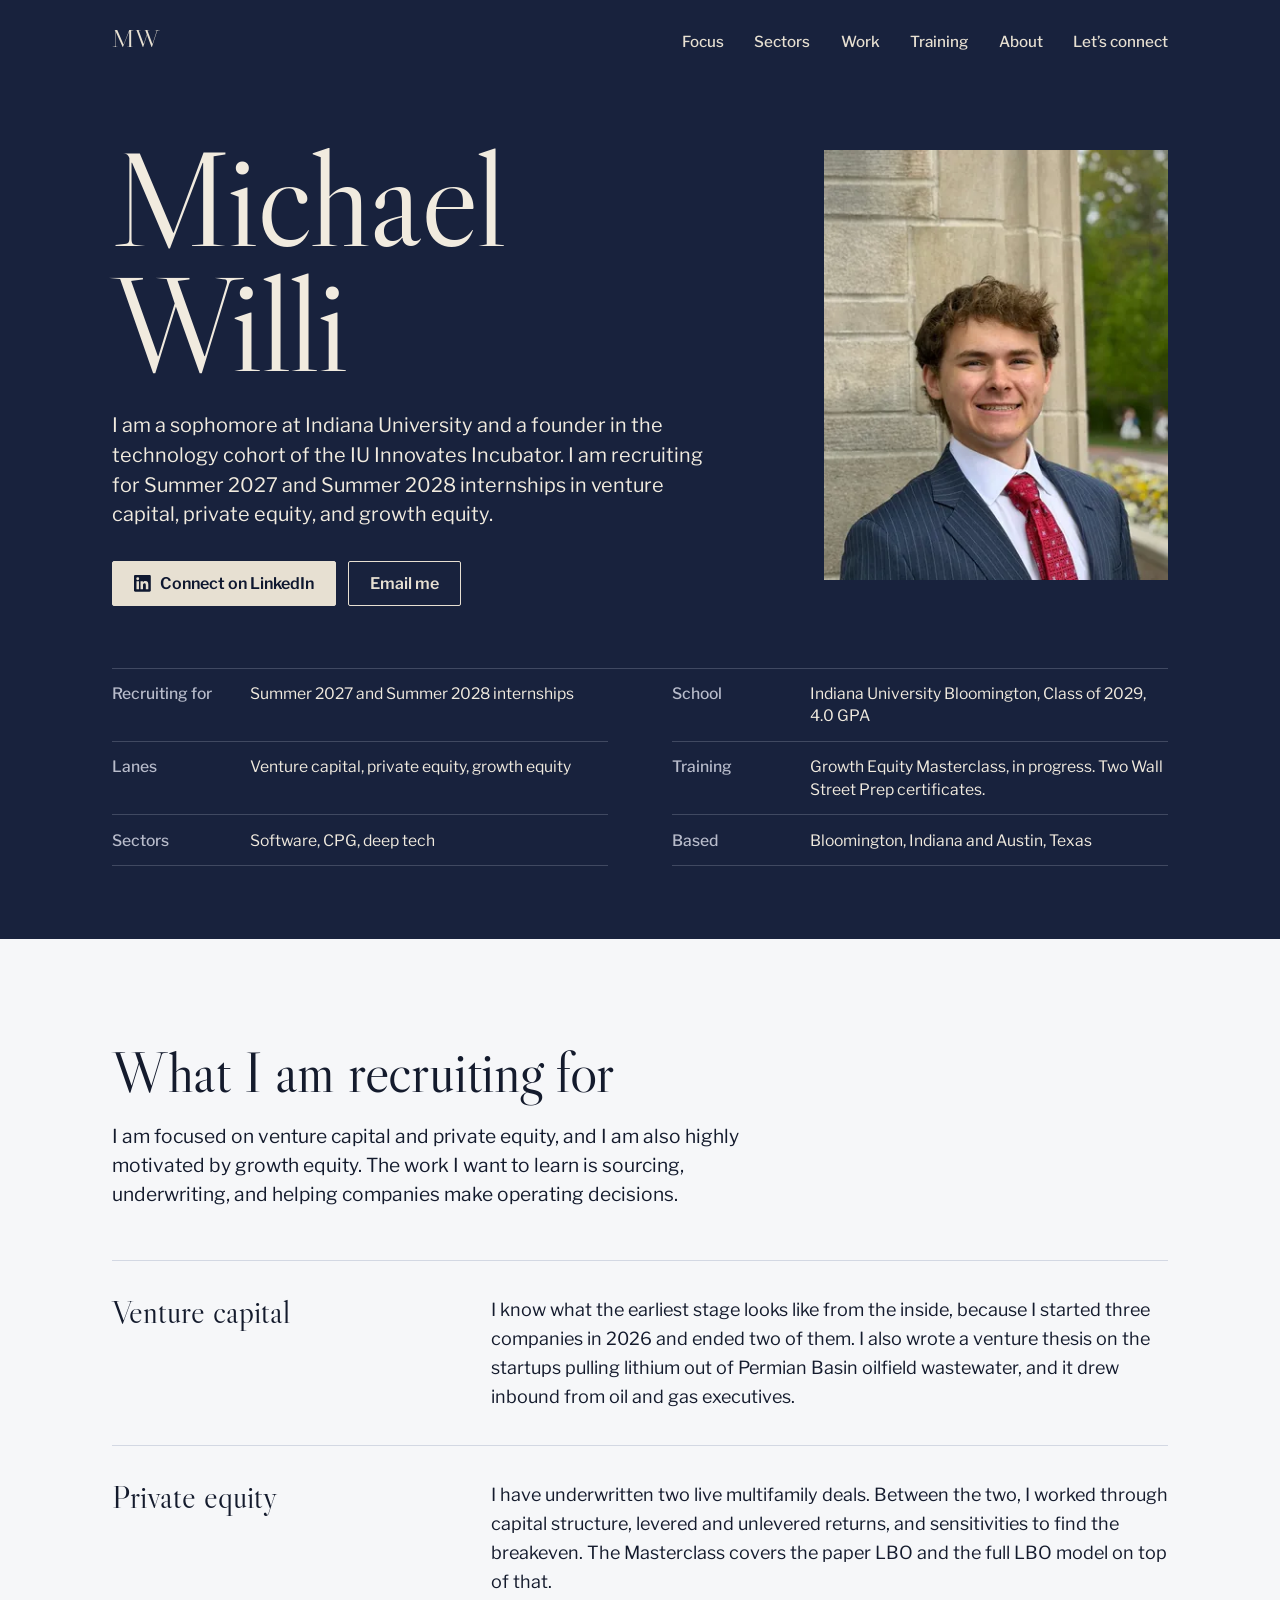
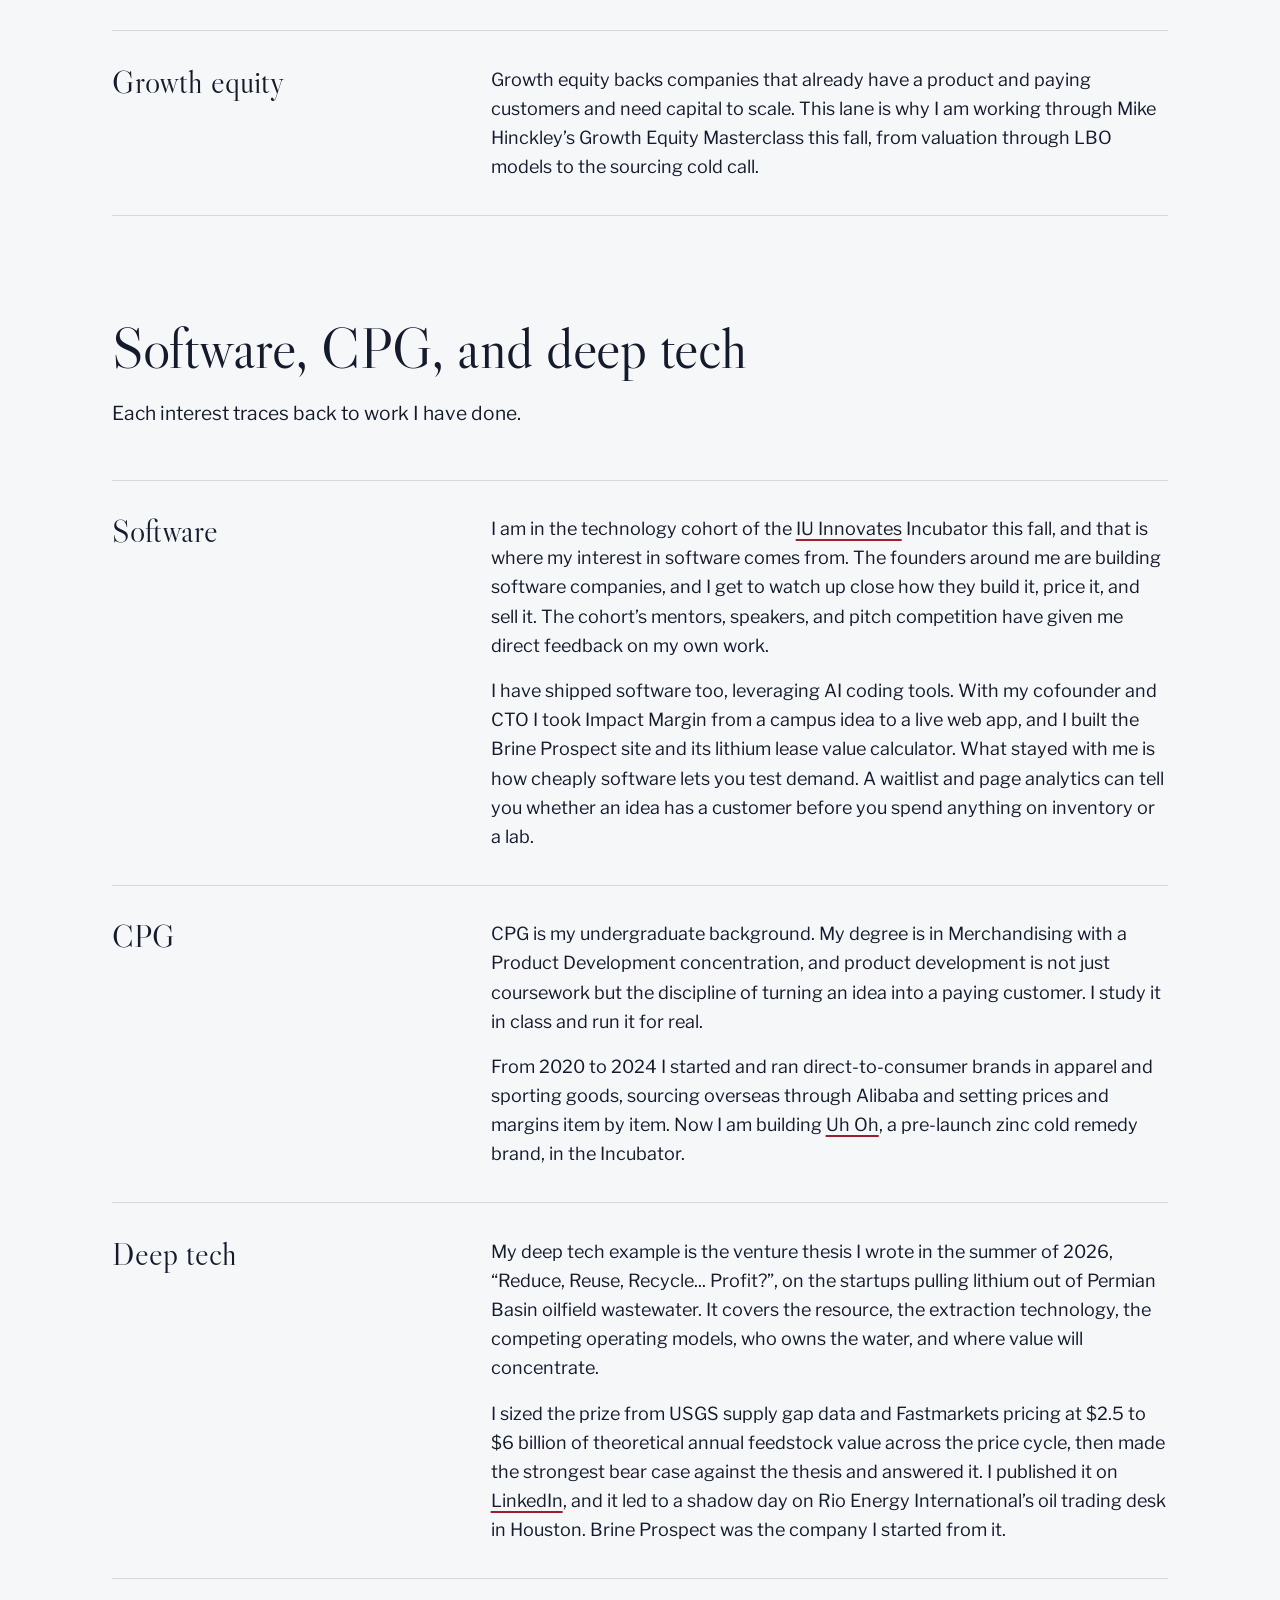
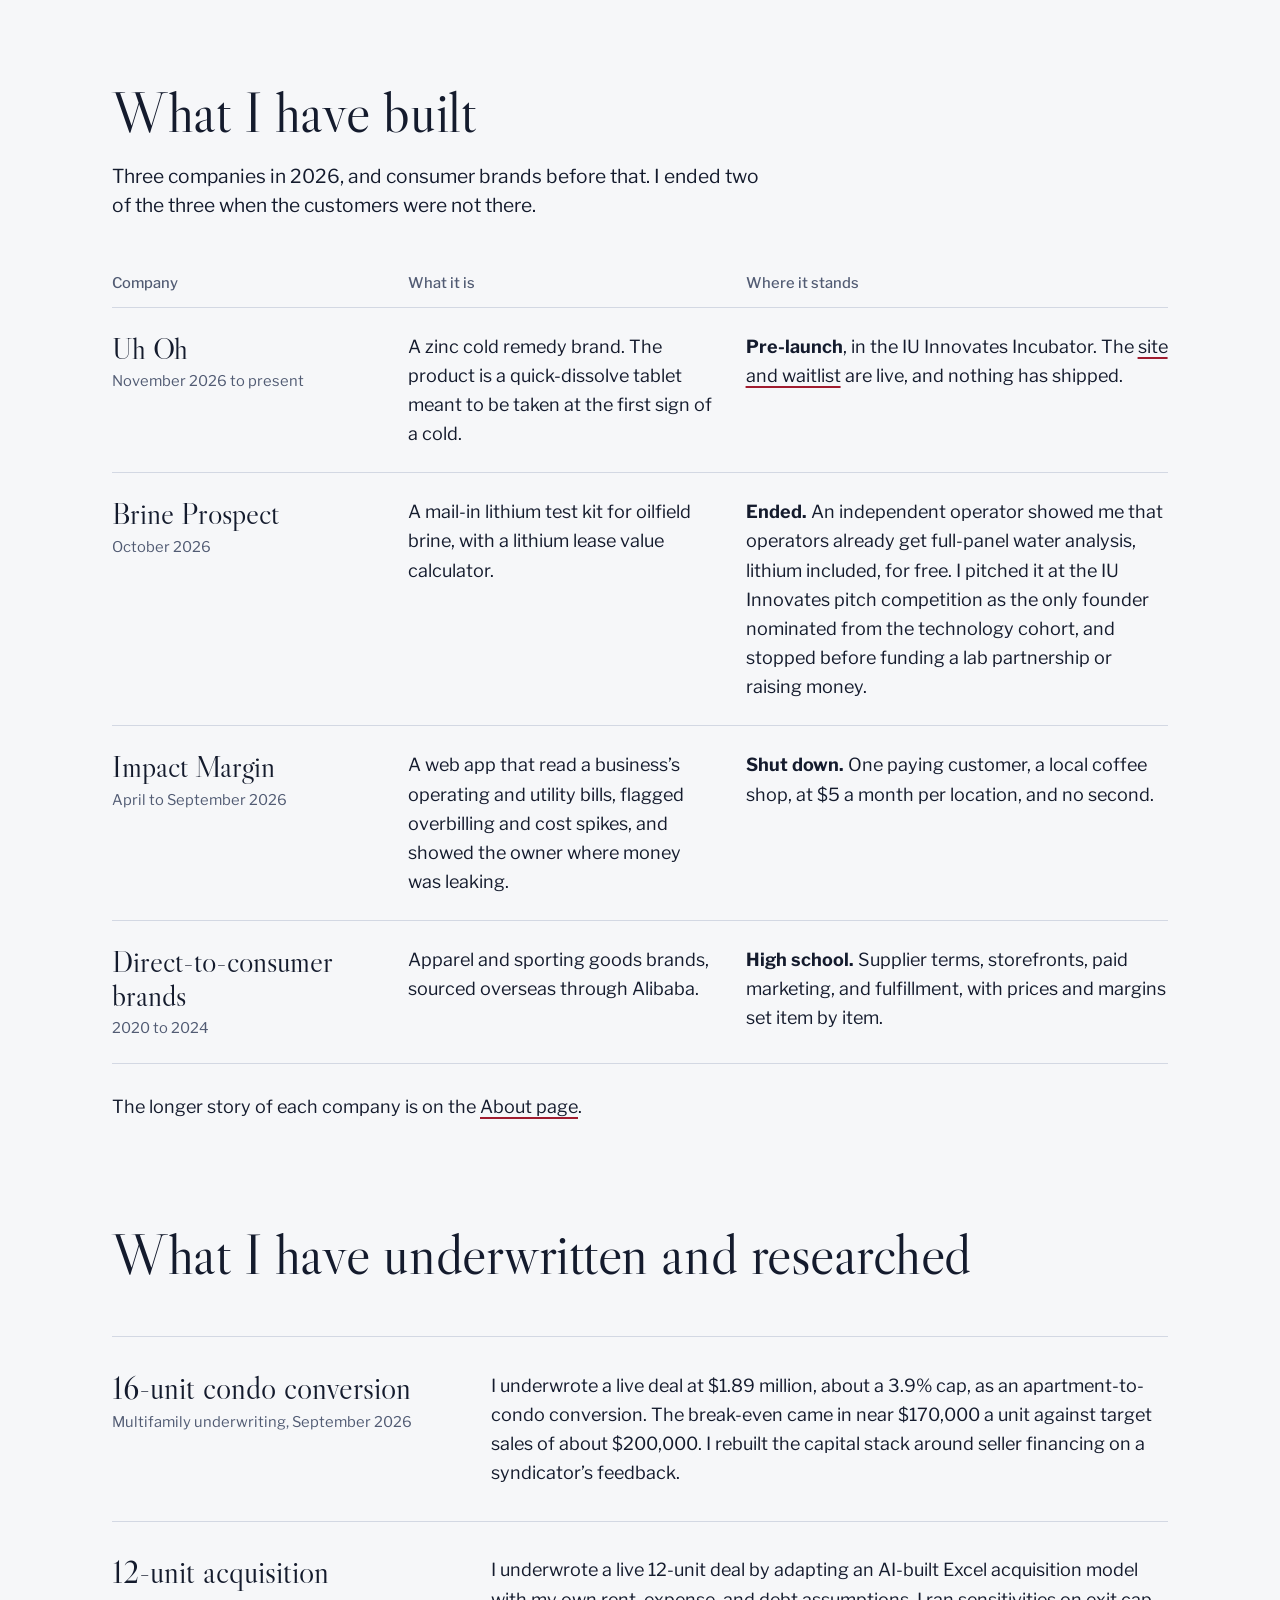
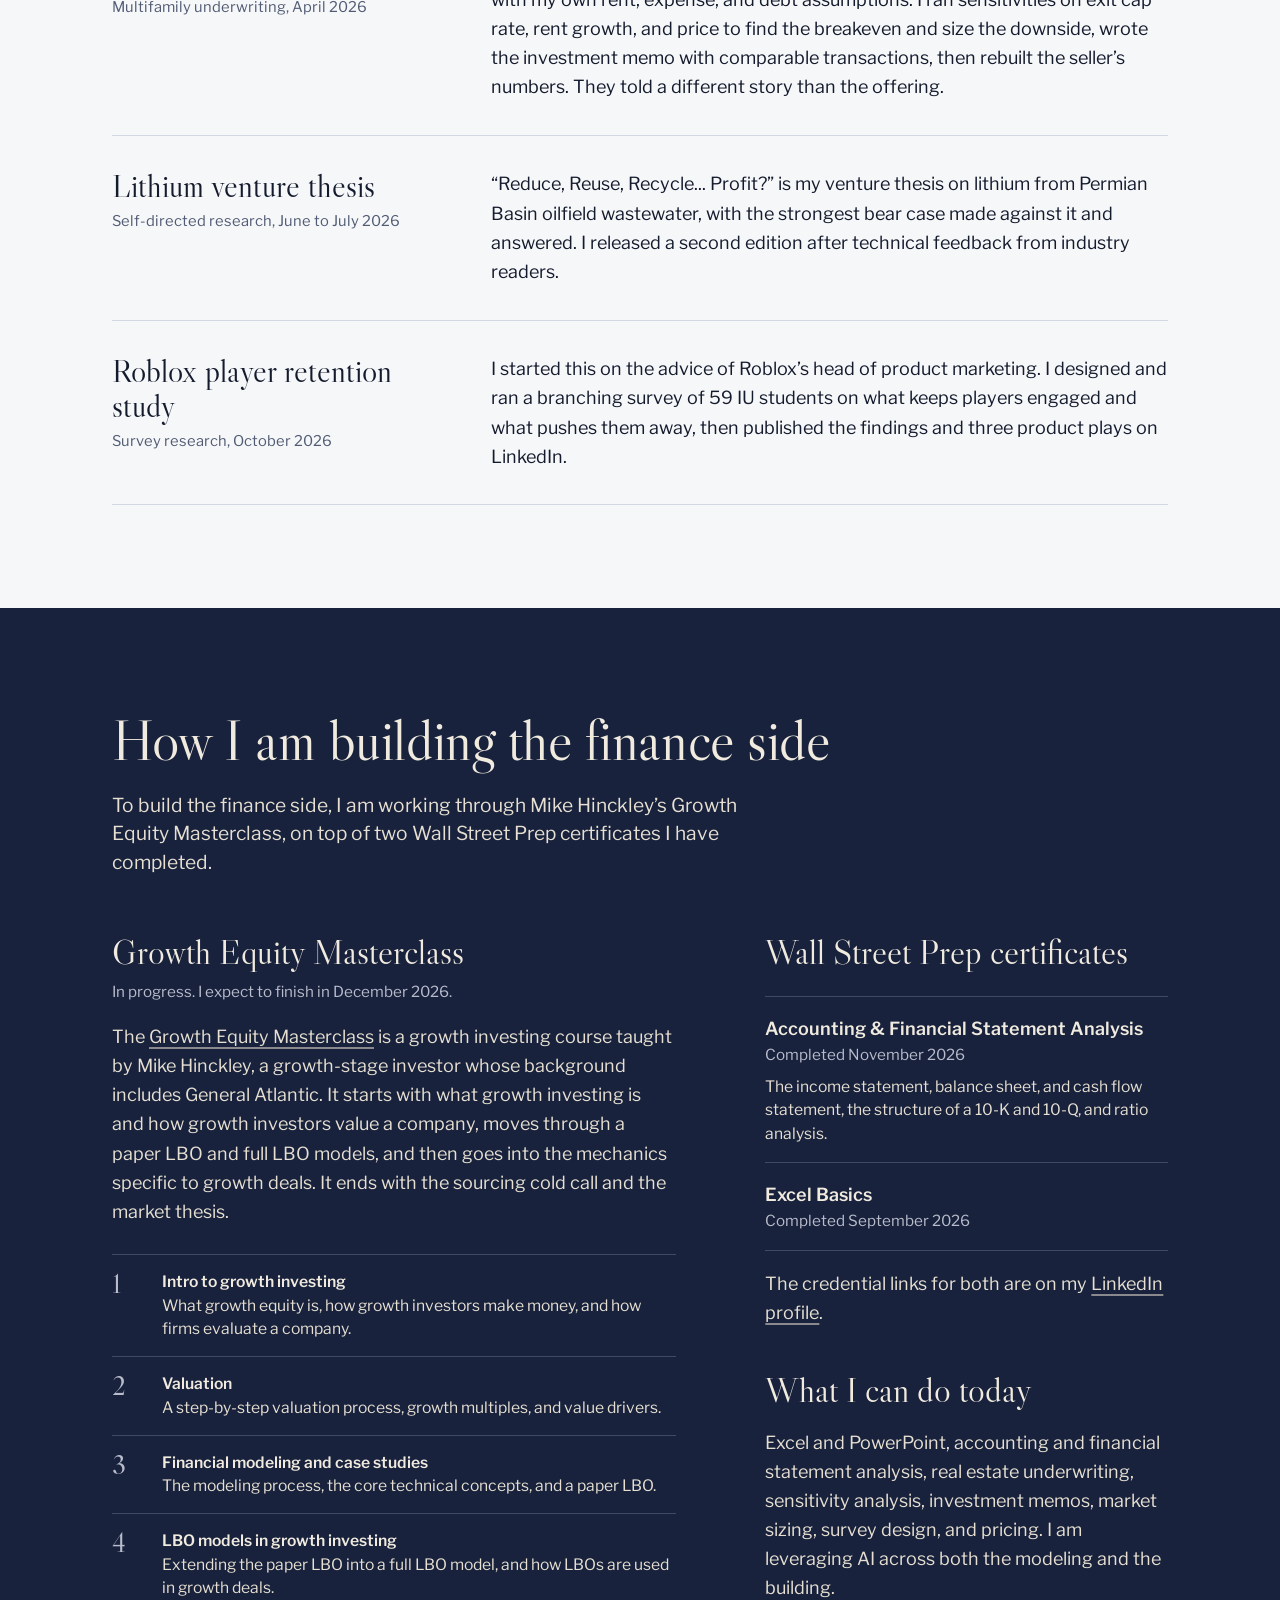
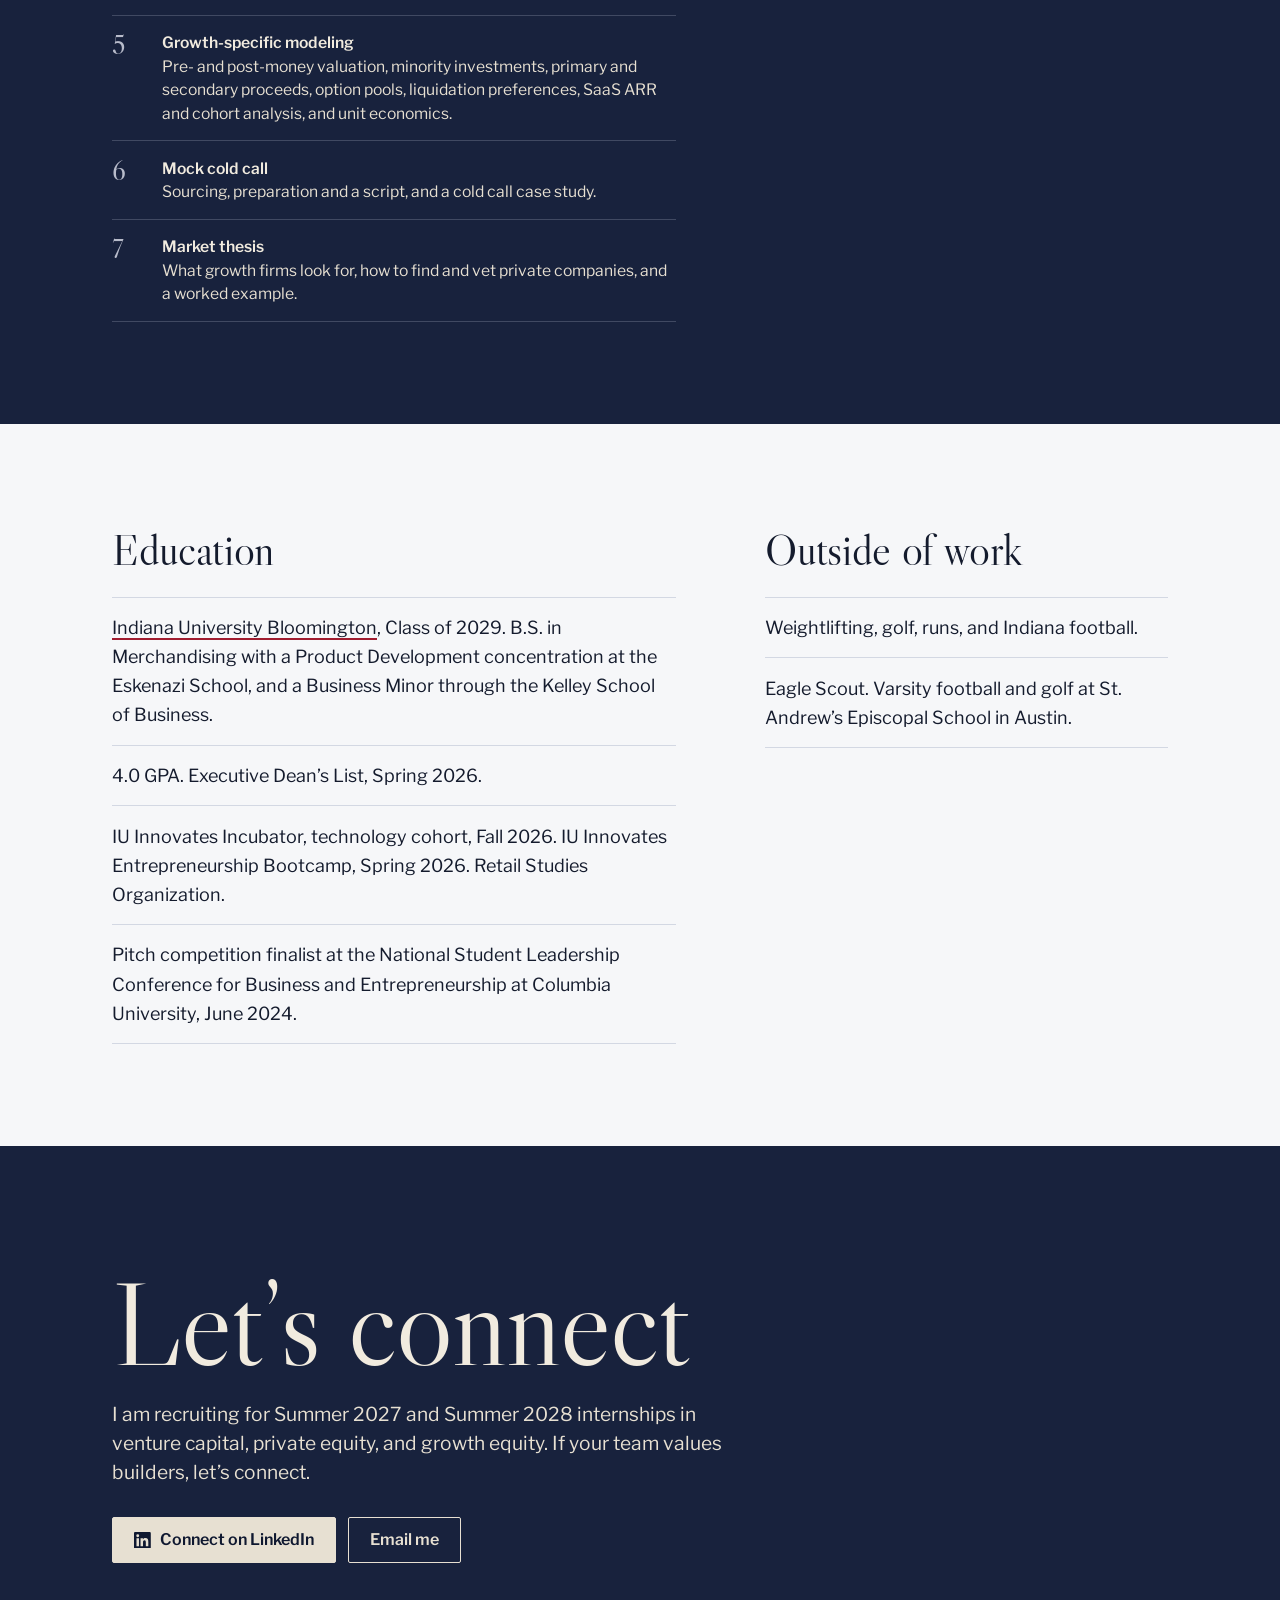
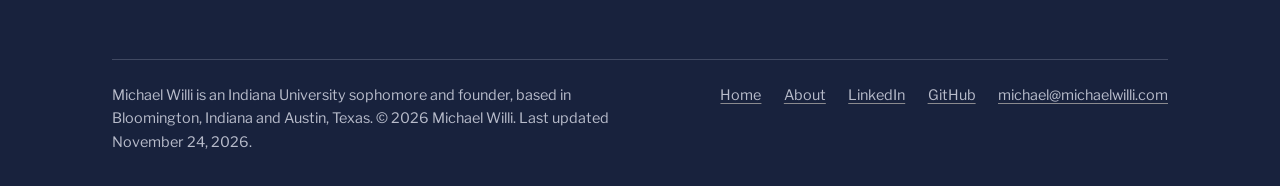
==== commit a413bd7b: "Redesign site around VC, PE, and growth equity recruiting - New navy and white design with self-host" ====
--- a/index.html
+++ b/index.html
@@ -4,167 +4,40 @@
   <meta charset="utf-8">
   <meta name="viewport" content="width=device-width, initial-scale=1">
 
-  <title>Michael Willi | Indiana University Sophomore and Founder</title>
-  <meta name="description" content="Michael Willi: Indiana University sophomore and founder of Uh Oh, IU Innovates Incubator. Previously Brine Prospect and Impact Margin. Exploring private markets, strategy, and product.">
+  <title>Michael Willi | Indiana University | VC, PE, Growth Equity</title>
+  <meta name="description" content="Michael Willi: Indiana University sophomore and founder recruiting for Summer 2027 and 2028 internships in venture capital, private equity, and growth equity.">
   <meta name="author" content="Michael Willi">
   <meta name="robots" content="index, follow, max-image-preview:large, max-snippet:-1">
-  <meta name="theme-color" content="#0A66C2">
+  <meta name="theme-color" content="#18223d">
+  <meta name="color-scheme" content="light">
   <link rel="canonical" href="https://michaelwilli.com/">
 
   <!-- Open Graph -->
   <meta property="og:type" content="profile">
   <meta property="og:site_name" content="Michael Willi">
-  <meta property="og:title" content="Michael Willi | Indiana University Sophomore and Founder">
-  <meta property="og:description" content="Indiana University sophomore and founder building Uh Oh in the IU Innovates Incubator. Previously Brine Prospect and Impact Margin. Exploring private markets, strategy, and product.">
+  <meta property="og:title" content="Michael Willi | Venture Capital, Private Equity, Growth Equity">
+  <meta property="og:description" content="Michael Willi: Indiana University sophomore and founder recruiting for Summer 2027 and 2028 internships in venture capital, private equity, and growth equity.">
   <meta property="og:url" content="https://michaelwilli.com/">
-  <meta property="og:image" content="https://michaelwilli.com/og.jpg">
+  <meta property="og:image" content="https://michaelwilli.com/og-card.jpg">
   <meta property="og:image:width" content="1200">
-  <meta property="og:image:height" content="1200">
-  <meta property="og:image:alt" content="Portrait of Michael Willi">
+  <meta property="og:image:height" content="630">
+  <meta property="og:image:alt" content="Michael Willi. Venture capital, private equity, growth equity. Indiana University, Class of 2029.">
   <meta property="og:locale" content="en_US">
   <meta property="profile:first_name" content="Michael">
   <meta property="profile:last_name" content="Willi">
 
   <!-- Twitter -->
-  <meta name="twitter:card" content="summary">
-  <meta name="twitter:title" content="Michael Willi | Indiana University Sophomore and Founder">
-  <meta name="twitter:description" content="Indiana University sophomore and founder building Uh Oh in the IU Innovates Incubator. Previously Brine Prospect and Impact Margin. Exploring private markets, strategy, and product.">
-  <meta name="twitter:image" content="https://michaelwilli.com/og.jpg">
-
-  <link rel="icon" href="data:image/svg+xml,%3Csvg xmlns='http://www.w3.org/2000/svg' viewBox='0 0 100 100'%3E%3Crect width='100' height='100' rx='22' fill='%230A66C2'/%3E%3Ctext x='50' y='71' font-family='Arial,sans-serif' font-size='62' font-weight='700' fill='white' text-anchor='middle'%3EM%3C/text%3E%3C/svg%3E">
-  <link rel="preload" as="image" href="photo.jpg" fetchpriority="high">
-
-  <style>
-    :root {
-      --bg: #ffffff;
-      --bg-soft: #f6f7f6;
-      --text: #16181c;
-      --muted: #5b6168;
-      --accent: #0A66C2;
-      --accent-ink: #004182;
-      --border: #e6e8e6;
-      --ring: rgba(10, 102, 194, 0.35);
-    }
-    @media (prefers-color-scheme: dark) {
-      :root {
-        --bg: #0f1211;
-        --bg-soft: #161a18;
-        --text: #eef1ee;
-        --muted: #a3aaa4;
-        --accent: #70b5f9;
-        --accent-ink: #9cc8f5;
-        --border: #262b27;
-        --ring: rgba(112, 181, 249, 0.35);
-      }
-    }
-    * { box-sizing: border-box; }
-    html { -webkit-text-size-adjust: 100%; }
-    body {
-      margin: 0;
-      min-height: 100vh;
-      display: flex;
-      align-items: center;
-      justify-content: center;
-      padding: 40px 24px;
-      background: var(--bg);
-      color: var(--text);
-      font-family: -apple-system, BlinkMacSystemFont, "Segoe UI", Roboto, Helvetica, Arial, sans-serif;
-      line-height: 1.65;
-      -webkit-font-smoothing: antialiased;
-      text-rendering: optimizeLegibility;
-    }
-    main {
-      width: 100%;
-      max-width: 620px;
-      text-align: center;
-    }
-    .photo {
-      width: 132px;
-      height: 132px;
-      border-radius: 50%;
-      object-fit: cover;
-      margin: 0 auto 26px;
-      display: block;
-      border: 1px solid var(--border);
-      box-shadow: 0 10px 30px rgba(0, 0, 0, 0.10);
-    }
-    h1 {
-      font-size: clamp(2.1rem, 6vw, 2.9rem);
-      line-height: 1.05;
-      letter-spacing: -0.02em;
-      margin: 0 0 10px;
-      font-weight: 700;
-    }
-    .tagline {
-      font-size: 1.12rem;
-      font-weight: 600;
-      color: var(--accent);
-      margin: 0 0 6px;
-    }
-    .meta {
-      font-size: 0.96rem;
-      color: var(--muted);
-      margin: 0 0 28px;
-    }
-    .meta a { color: inherit; text-decoration: none; }
-    .meta a:hover { color: var(--accent); }
-    .bio {
-      text-align: left;
-      font-size: 1.06rem;
-      color: var(--text);
-      margin: 0 auto 30px;
-      max-width: 560px;
-    }
-    .bio p { margin: 0 0 16px; }
-    .bio p:last-child { margin-bottom: 0; }
-    .bio a { color: var(--accent); text-decoration: none; }
-    .bio a:hover { text-decoration: underline; }
-    .actions {
-      display: flex;
-      gap: 12px;
-      justify-content: center;
-      flex-wrap: wrap;
-      margin-bottom: 38px;
-    }
-    .btn {
-      display: inline-flex;
-      align-items: center;
-      gap: 8px;
-      padding: 11px 20px;
-      border-radius: 999px;
-      font-size: 0.97rem;
-      font-weight: 600;
-      text-decoration: none;
-      transition: transform 0.06s ease, background 0.15s ease, border-color 0.15s ease, color 0.15s ease;
-    }
-    .btn:active { transform: translateY(1px); }
-    .btn-primary {
-      background: var(--accent);
-      color: #fff;
-    }
-    .btn-primary:hover { background: var(--accent-ink); }
-    .btn-secondary {
-      border: 1px solid var(--border);
-      color: var(--text);
-      background: var(--bg-soft);
-    }
-    .btn-secondary:hover { border-color: var(--accent); color: var(--accent); }
-    .btn svg { width: 17px; height: 17px; }
-    a:focus-visible, .btn:focus-visible {
-      outline: 3px solid var(--ring);
-      outline-offset: 2px;
-    }
-    footer {
-      font-size: 0.85rem;
-      color: var(--muted);
-      border-top: 1px solid var(--border);
-      padding-top: 18px;
-    }
-    @media (max-width: 480px) {
-      .actions { flex-direction: column; }
-      .btn { justify-content: center; }
-    }
-  </style>
+  <meta name="twitter:card" content="summary_large_image">
+  <meta name="twitter:title" content="Michael Willi | Venture Capital, Private Equity, Growth Equity">
+  <meta name="twitter:description" content="Michael Willi: Indiana University sophomore and founder recruiting for Summer 2027 and 2028 internships in venture capital, private equity, and growth equity.">
+  <meta name="twitter:image" content="https://michaelwilli.com/og-card.jpg">
+
+  <link rel="icon" href="/favicon.svg" type="image/svg+xml">
+  <link rel="icon" href="/favicon-32.png" sizes="32x32" type="image/png">
+  <link rel="apple-touch-icon" href="/apple-touch-icon.png">
+  <link rel="preload" href="/fonts/libre-caslon-display-latin-400.woff2" as="font" type="font/woff2" crossorigin>
+  <link rel="preload" href="/fonts/libre-franklin-latin-wght.woff2" as="font" type="font/woff2" crossorigin>
+  <link rel="stylesheet" href="/styles.css">
 
   <script type="application/ld+json">
   {
@@ -175,7 +48,7 @@
         "@id": "https://michaelwilli.com/#website",
         "url": "https://michaelwilli.com/",
         "name": "Michael Willi",
-        "description": "Personal site of Michael Willi, an Indiana University sophomore and founder of Uh Oh exploring private markets, strategy, and product.",
+        "description": "Personal site of Michael Willi, an Indiana University sophomore and founder recruiting for Summer 2027 and Summer 2028 internships in venture capital, private equity, and growth equity.",
         "inLanguage": "en-US",
         "publisher": {
           "@id": "https://michaelwilli.com/#person"
@@ -185,7 +58,7 @@
         "@type": "WebPage",
         "@id": "https://michaelwilli.com/#webpage",
         "url": "https://michaelwilli.com/",
-        "name": "Michael Willi | Indiana University Sophomore and Founder",
+        "name": "Michael Willi | Indiana University | VC, PE, Growth Equity",
         "isPartOf": {
           "@id": "https://michaelwilli.com/#website"
         },
@@ -195,9 +68,9 @@
         "primaryImageOfPage": {
           "@id": "https://michaelwilli.com/#photo"
         },
-        "dateModified": "2026-11-07T16:17:00-05:00",
+        "dateModified": "2026-11-24T10:36:47-06:00",
         "inLanguage": "en-US",
-        "description": "Michael Willi: Indiana University sophomore and founder of Uh Oh, IU Innovates Incubator. Previously Brine Prospect and Impact Margin. Exploring private markets, strategy, and product.",
+        "description": "Michael Willi: Indiana University sophomore and founder recruiting for Summer 2027 and 2028 internships in venture capital, private equity, and growth equity.",
         "mainEntity": {
           "@id": "https://michaelwilli.com/#person"
         },
@@ -226,7 +99,7 @@
         "image": {
           "@id": "https://michaelwilli.com/#photo"
         },
-        "description": "Indiana University Bloomington sophomore studying Product Development within the Merchandising program, with a Business minor through the Kelley School of Business. Founder of Uh Oh, a zinc cold remedy brand he is building in the IU Innovates Incubator. Previously founded Brine Prospect, a lithium test kit for oilfield brine, and Impact Margin, bill-savings software. Exploring private markets, strategy, and product.",
+        "description": "Indiana University Bloomington sophomore and founder recruiting for Summer 2027 and Summer 2028 internships in venture capital, private equity, and growth equity, with sector interests in software, consumer packaged goods (CPG), and deep tech. He is pursuing a B.S. in Merchandising with a Product Development concentration and a Business Minor through the Kelley School of Business, is in the technology cohort of the IU Innovates Incubator, and founded Uh Oh, Brine Prospect, and Impact Margin in 2026. He holds two Wall Street Prep certificates and is working through Mike Hinckley's Growth Equity Masterclass.",
         "disambiguatingDescription": "Indiana University Bloomington student, Class of 2029, from Austin, Texas, and founder of Uh Oh, Brine Prospect, and Impact Margin.",
         "jobTitle": "Student and Founder",
         "worksFor": {
@@ -246,6 +119,7 @@
           {
             "@type": "Organization",
             "name": "IU Innovates Incubator",
+            "description": "Technology cohort, Fall 2026",
             "url": "https://innovate.iu.edu/"
           },
           {
@@ -272,6 +146,18 @@
           "Eagle Scout",
           "Executive Dean's List, Indiana University Bloomington"
         ],
+        "hasCredential": [
+          {
+            "@id": "https://michaelwilli.com/#wsp-accounting"
+          },
+          {
+            "@id": "https://michaelwilli.com/#wsp-excel"
+          }
+        ],
+        "seeks": {
+          "@type": "Demand",
+          "name": "Summer 2027 and Summer 2028 internships in venture capital, private equity, and growth equity"
+        },
         "homeLocation": [
           {
             "@type": "Place",
@@ -294,17 +180,20 @@
           "https://github.com/michael-willi"
         ],
         "knowsAbout": [
-          "Entrepreneurship",
+          "Venture Capital",
           "Private Equity",
-          "Venture Capital",
+          "Growth Equity",
+          "Financial Modeling",
+          "LBO Modeling",
+          "Financial Statement Analysis",
           "Real Estate Underwriting",
-          "Financial Modeling",
-          "Business Strategy",
-          "Business Operations",
+          "Consumer Packaged Goods",
+          "Direct-to-Consumer Brands",
+          "Software",
+          "Deep Tech",
+          "Lithium extraction from oilfield produced water",
           "Product Development",
-          "Consumer Brands",
-          "Lithium extraction from oilfield produced water",
-          "Software"
+          "Entrepreneurship"
         ],
         "subjectOf": {
           "@id": "https://michaelwilli.com/#lithium-thesis"
@@ -318,10 +207,37 @@
         "sameAs": "https://en.wikipedia.org/wiki/Indiana_University_Bloomington"
       },
       {
+        "@type": "Organization",
+        "@id": "https://michaelwilli.com/#wall-street-prep",
+        "name": "Wall Street Prep",
+        "url": "https://www.wallstreetprep.com/"
+      },
+      {
+        "@type": "EducationalOccupationalCredential",
+        "@id": "https://michaelwilli.com/#wsp-accounting",
+        "name": "Accounting & Financial Statement Analysis",
+        "credentialCategory": "certificate",
+        "description": "Wall Street Prep certificate completed by Michael Willi in November 2026.",
+        "recognizedBy": {
+          "@id": "https://michaelwilli.com/#wall-street-prep"
+        }
+      },
+      {
+        "@type": "EducationalOccupationalCredential",
+        "@id": "https://michaelwilli.com/#wsp-excel",
+        "name": "Excel Basics",
+        "credentialCategory": "certificate",
+        "description": "Wall Street Prep certificate completed by Michael Willi in September 2026.",
+        "recognizedBy": {
+          "@id": "https://michaelwilli.com/#wall-street-prep"
+        }
+      },
+      {
         "@type": "Article",
         "@id": "https://michaelwilli.com/#lithium-thesis",
         "name": "Reduce, Reuse, Recycle... Profit?",
         "headline": "Reduce, Reuse, Recycle... Profit? A venture thesis on lithium from Permian Basin produced water",
+        "description": "Venture thesis on the startups pulling lithium out of Permian Basin oilfield wastewater: the resource, the extraction technology, competing operating models, who owns the water, and where value will concentrate. Sizes the opportunity at $2.5 to $6 billion of theoretical annual feedstock value across the price cycle.",
         "author": {
           "@id": "https://michaelwilli.com/#person"
         },
@@ -330,7 +246,8 @@
           "Lithium",
           "Permian Basin",
           "Produced water",
-          "Direct lithium extraction"
+          "Direct lithium extraction",
+          "Deep tech"
         ]
       },
       {
@@ -339,11 +256,11 @@
         "name": "Uh Oh",
         "alternateName": "Uh Oh Brands",
         "url": "https://uhohbrands.com/",
-        "description": "Zinc cold remedy brand built to be the obvious thing to take at the first sign of a cold. Founded by Michael Willi in 2026 and in development in the IU Innovates Incubator.",
+        "description": "Pre-launch zinc cold remedy brand: a quick-dissolve tablet meant to be taken at the first sign of a cold. Founded by Michael Willi in November 2026 and built in the IU Innovates Incubator.",
         "founder": {
           "@id": "https://michaelwilli.com/#person"
         },
-        "foundingDate": "2026"
+        "foundingDate": "2026-11"
       },
       {
         "@type": "Organization",
@@ -372,34 +289,256 @@
   </script>
 </head>
 <body>
-  <main>
-    <img class="photo" src="photo.jpg" width="132" height="132" alt="Portrait of Michael Willi" fetchpriority="high" decoding="async">
-
-    <h1>Michael Willi</h1>
-    <p class="tagline">Exploring Private Markets, Strategy &amp; Product</p>
-    <p class="meta"><a href="https://bloomington.iu.edu/" rel="noopener" target="_blank">Indiana University</a> sophomore &middot; Founder &middot; IU Innovates Incubator &middot; Austin, Texas</p>
-
-    <div class="bio">
-      <p>I have been building since high school.</p>
-      <p>Ethereum mining rigs, products sourced from overseas manufacturers, small ecommerce brands, and two companies this year. <a href="/about#impact-margin">Impact Margin</a> and <a href="/about#brine-prospect">Brine Prospect</a>.</p>
-      <p>I was selected for the <a href="https://innovate.iu.edu/" rel="noopener" target="_blank">IU Innovates</a> Incubator, where I am currently doing market research and product discovery for the new ventures I am working on. Right now that is <a href="https://uhohbrands.com/" rel="me noopener" target="_blank">Uh Oh</a>, a zinc cold remedy brand with one job: be the obvious thing to take at the first sign of a cold.</p>
-      <p>Alongside that, I am working through Wall Street Prep's Excel, accounting, and financial modeling courses and leveraging AI across both the modeling and the building.</p>
-      <p>I am a sophomore at Indiana University studying Product Development within the Merchandising program, with a Business minor through the Kelley School of Business. Product development is not just coursework but the discipline of turning an idea into a paying customer. I study it in class and run it for real. 4.0 GPA. Executive Dean's List. Eagle Scout.</p>
-      <p>I am exploring Summer 2027 internships in private markets, strategy, and product. Let's connect: <a href="mailto:michael@michaelwilli.com">michael@michaelwilli.com</a>.</p>
+  <a class="skip" href="#main">Skip to content</a>
+
+  <header class="navy">
+  <nav class="nav wrap" aria-label="Primary">
+    <a class="brand" href="/" aria-current="page" aria-label="Michael Willi, home">MW</a>
+    <ul>
+      <li class="nav-sec"><a href="#focus">Focus</a></li>
+      <li class="nav-sec"><a href="#sectors">Sectors</a></li>
+      <li class="nav-sec"><a href="#work">Work</a></li>
+      <li class="nav-sec"><a href="#training">Training</a></li>
+      <li><a href="/about">About</a></li>
+      <li><a href="#connect">Let’s connect</a></li>
+    </ul>
+  </nav>
+    <div class="wrap hero-grid">
+      <h1 class="name">Michael <br>Willi</h1>
+      <figure class="portrait">
+        <picture>
+          <source type="image/webp" srcset="/img/michael-willi-360.webp 360w, /img/michael-willi-540.webp 540w, /img/michael-willi-720.webp 720w, /img/michael-willi-960.webp 960w" sizes="(min-width: 80rem) 21.5rem, (min-width: 46rem) 27vw, (min-width: 36rem) 21rem, 92vw">
+          <img src="/img/michael-willi-720.jpg" width="720" height="900" alt="Portrait of Michael Willi in a navy pinstripe suit and red tie" fetchpriority="high" decoding="async">
+        </picture>
+      </figure>
+      <div class="hero-copy">
+        <p class="intro">I am a sophomore at Indiana University and a founder in the technology cohort of the IU Innovates Incubator. I am recruiting for Summer 2027 and Summer 2028 internships in venture capital, private equity, and growth equity.</p>
+        <div class="actions">
+          <a class="btn btn-solid" href="https://www.linkedin.com/in/michael-willi/" rel="me noopener" target="_blank"><svg viewBox="0 0 24 24" fill="currentColor" aria-hidden="true"><path d="M20.45 20.45h-3.56v-5.57c0-1.33-.02-3.04-1.85-3.04-1.85 0-2.14 1.45-2.14 2.94v5.67H9.34V9h3.42v1.56h.05c.48-.9 1.64-1.85 3.37-1.85 3.6 0 4.27 2.37 4.27 5.45v6.29zM5.34 7.43a2.07 2.07 0 1 1 0-4.14 2.07 2.07 0 0 1 0 4.14zM7.12 20.45H3.55V9h3.57v11.45zM22.22 0H1.77C.79 0 0 .77 0 1.73v20.54C0 23.23.79 24 1.77 24h20.45c.98 0 1.78-.77 1.78-1.73V1.73C24 .77 23.2 0 22.22 0z"/></svg>Connect on LinkedIn</a>
+          <a class="btn btn-line" href="mailto:michael@michaelwilli.com">Email me</a>
+        </div>
+      </div>
+      <dl class="terms">
+        <div><dt>Recruiting for</dt><dd>Summer 2027 and Summer 2028 internships</dd></div>
+        <div><dt>Lanes</dt><dd>Venture capital, private equity, growth equity</dd></div>
+        <div><dt>Sectors</dt><dd>Software, CPG, deep tech</dd></div>
+        <div><dt>School</dt><dd>Indiana University Bloomington, Class of 2029, 4.0 GPA</dd></div>
+        <div><dt>Training</dt><dd>Growth Equity Masterclass, in progress. Two Wall Street Prep certificates.</dd></div>
+        <div><dt>Based</dt><dd>Bloomington, Indiana and Austin, Texas</dd></div>
+      </dl>
     </div>
-
-    <div class="actions">
-      <a class="btn btn-primary" href="https://www.linkedin.com/in/michael-willi/" rel="me noopener" target="_blank">
-        <svg viewBox="0 0 24 24" fill="currentColor" aria-hidden="true"><path d="M20.45 20.45h-3.56v-5.57c0-1.33-.02-3.04-1.85-3.04-1.85 0-2.14 1.45-2.14 2.94v5.67H9.34V9h3.42v1.56h.05c.48-.9 1.64-1.85 3.37-1.85 3.6 0 4.27 2.37 4.27 5.45v6.29zM5.34 7.43a2.07 2.07 0 1 1 0-4.14 2.07 2.07 0 0 1 0 4.14zM7.12 20.45H3.55V9h3.57v11.45zM22.22 0H1.77C.79 0 0 .77 0 1.73v20.54C0 23.23.79 24 1.77 24h20.45c.98 0 1.78-.77 1.78-1.73V1.73C24 .77 23.2 0 22.22 0z"/></svg>
-        Connect on LinkedIn
-      </a>
-      <a class="btn btn-secondary" href="mailto:michael@michaelwilli.com">Email me</a>
-      <a class="btn btn-secondary" href="/about">About me</a>
+  </header>
+
+  <main id="main">
+    <section class="band" id="focus" aria-labelledby="focus-h">
+      <div class="wrap">
+        <h2 class="h2" id="focus-h">What I am recruiting for</h2>
+        <p class="lead">I am focused on venture capital and private equity, and I am also highly motivated by growth equity. The work I want to learn is sourcing, underwriting, and helping companies make operating decisions.</p>
+        <div class="rows">
+          <div class="row">
+            <h3 class="row-label">Venture capital</h3>
+            <div class="row-body">
+              <p>I know what the earliest stage looks like from the inside, because I started three companies in 2026 and ended two of them. I also wrote a venture thesis on the startups pulling lithium out of Permian Basin oilfield wastewater, and it drew inbound from oil and gas executives.</p>
+            </div>
+          </div>
+          <div class="row">
+            <h3 class="row-label">Private equity</h3>
+            <div class="row-body">
+              <p>I have underwritten two live multifamily deals. Between the two, I worked through capital structure, levered and unlevered returns, and sensitivities to find the breakeven. The Masterclass covers the paper LBO and the full LBO model on top of that.</p>
+            </div>
+          </div>
+          <div class="row">
+            <h3 class="row-label">Growth equity</h3>
+            <div class="row-body">
+              <p>Growth equity backs companies that already have a product and paying customers and need capital to scale. This lane is why I am working through Mike Hinckley’s Growth Equity Masterclass this fall, from valuation through LBO models to the sourcing cold call.</p>
+            </div>
+          </div>
+        </div>
+      </div>
+    </section>
+
+    <section class="band band-next" id="sectors" aria-labelledby="sectors-h">
+      <div class="wrap">
+        <h2 class="h2" id="sectors-h">Software, CPG, and deep tech</h2>
+        <p class="lead">Each interest traces back to work I have done.</p>
+        <div class="rows">
+          <div class="row">
+            <h3 class="row-label">Software</h3>
+            <div class="row-body">
+              <p>I am in the technology cohort of the <a href="https://innovate.iu.edu/" rel="noopener" target="_blank">IU Innovates</a> Incubator this fall, and that is where my interest in software comes from. The founders around me are building software companies, and I get to watch up close how they build it, price it, and sell it. The cohort’s mentors, speakers, and pitch competition have given me direct feedback on my own work.</p>
+              <p>I have shipped software too, leveraging AI coding tools. With my cofounder and CTO I took Impact Margin from a campus idea to a live web app, and I built the Brine Prospect site and its lithium lease value calculator. What stayed with me is how cheaply software lets you test demand. A waitlist and page analytics can tell you whether an idea has a customer before you spend anything on inventory or a lab.</p>
+            </div>
+          </div>
+          <div class="row">
+            <h3 class="row-label">CPG</h3>
+            <div class="row-body">
+              <p>CPG is my undergraduate background. My degree is in Merchandising with a Product Development concentration, and product development is not just coursework but the discipline of turning an idea into a paying customer. I study it in class and run it for real.</p>
+              <p>From 2020 to 2024 I started and ran direct-to-consumer brands in apparel and sporting goods, sourcing overseas through Alibaba and setting prices and margins item by item. Now I am building <a href="https://uhohbrands.com/" rel="me noopener" target="_blank">Uh Oh</a>, a pre-launch zinc cold remedy brand, in the Incubator.</p>
+            </div>
+          </div>
+          <div class="row">
+            <h3 class="row-label">Deep tech</h3>
+            <div class="row-body">
+              <p>My deep tech example is the venture thesis I wrote in the summer of 2026, “Reduce, Reuse, Recycle... Profit?”, on the startups pulling lithium out of Permian Basin oilfield wastewater. It covers the resource, the extraction technology, the competing operating models, who owns the water, and where value will concentrate.</p>
+              <p>I sized the prize from USGS supply gap data and Fastmarkets pricing at $2.5 to $6 billion of theoretical annual feedstock value across the price cycle, then made the strongest bear case against the thesis and answered it. I published it on <a href="https://www.linkedin.com/in/michael-willi/" rel="me noopener" target="_blank">LinkedIn</a>, and it led to a shadow day on Rio Energy International’s oil trading desk in Houston. Brine Prospect was the company I started from it.</p>
+            </div>
+          </div>
+        </div>
+      </div>
+    </section>
+
+    <section class="band band-next" id="work" aria-labelledby="work-h">
+      <div class="wrap">
+        <h2 class="h2" id="work-h">What I have built</h2>
+        <p class="lead">Three companies in 2026, and consumer brands before that. I ended two of the three when the customers were not there.</p>
+        <table class="ledger">
+          <thead>
+            <tr><th scope="col">Company</th><th scope="col">What it is</th><th scope="col">Where it stands</th></tr>
+          </thead>
+          <tbody>
+            <tr>
+              <th scope="row">Uh Oh <span class="row-when">November 2026 to present</span></th>
+              <td class="what">A zinc cold remedy brand. The product is a quick-dissolve tablet meant to be taken at the first sign of a cold.</td>
+              <td><strong>Pre-launch</strong>, in the IU Innovates Incubator. The <a href="https://uhohbrands.com/" rel="me noopener" target="_blank">site and waitlist</a> are live, and nothing has shipped.</td>
+            </tr>
+            <tr>
+              <th scope="row">Brine Prospect <span class="row-when">October 2026</span></th>
+              <td class="what">A mail-in lithium test kit for oilfield brine, with a lithium lease value calculator.</td>
+              <td><strong>Ended.</strong> An independent operator showed me that operators already get full-panel water analysis, lithium included, for free. I pitched it at the IU Innovates pitch competition as the only founder nominated from the technology cohort, and stopped before funding a lab partnership or raising money.</td>
+            </tr>
+            <tr>
+              <th scope="row">Impact Margin <span class="row-when">April to September 2026</span></th>
+              <td class="what">A web app that read a business’s operating and utility bills, flagged overbilling and cost spikes, and showed the owner where money was leaking.</td>
+              <td><strong>Shut down.</strong> One paying customer, a local coffee shop, at $5 a month per location, and no second.</td>
+            </tr>
+            <tr>
+              <th scope="row">Direct-to-consumer brands <span class="row-when">2020 to 2024</span></th>
+              <td class="what">Apparel and sporting goods brands, sourced overseas through Alibaba.</td>
+              <td><strong>High school.</strong> Supplier terms, storefronts, paid marketing, and fulfillment, with prices and margins set item by item.</td>
+            </tr>
+          </tbody>
+        </table>
+        <p class="after">The longer story of each company is on the <a href="/about#companies">About page</a>.</p>
+      </div>
+    </section>
+
+    <section class="band band-next" id="research" aria-labelledby="research-h">
+      <div class="wrap">
+        <h2 class="h2" id="research-h">What I have underwritten and researched</h2>
+        <div class="rows">
+          <div class="row">
+            <h3 class="row-label">16-unit condo conversion <span class="row-when">Multifamily underwriting, September 2026</span></h3>
+            <div class="row-body">
+              <p>I underwrote a live deal at $1.89 million, about a 3.9% cap, as an apartment-to-condo conversion. The break-even came in near $170,000 a unit against target sales of about $200,000. I rebuilt the capital stack around seller financing on a syndicator’s feedback.</p>
+            </div>
+          </div>
+          <div class="row">
+            <h3 class="row-label">12-unit acquisition <span class="row-when">Multifamily underwriting, April 2026</span></h3>
+            <div class="row-body">
+              <p>I underwrote a live 12-unit deal by adapting an AI-built Excel acquisition model with my own rent, expense, and debt assumptions. I ran sensitivities on exit cap rate, rent growth, and price to find the breakeven and size the downside, wrote the investment memo with comparable transactions, then rebuilt the seller’s numbers. They told a different story than the offering.</p>
+            </div>
+          </div>
+          <div class="row">
+            <h3 class="row-label">Lithium venture thesis <span class="row-when">Self-directed research, June to July 2026</span></h3>
+            <div class="row-body">
+              <p>“Reduce, Reuse, Recycle... Profit?” is my venture thesis on lithium from Permian Basin oilfield wastewater, with the strongest bear case made against it and answered. I released a second edition after technical feedback from industry readers.</p>
+            </div>
+          </div>
+          <div class="row">
+            <h3 class="row-label">Roblox player retention study <span class="row-when">Survey research, October 2026</span></h3>
+            <div class="row-body">
+              <p>I started this on the advice of Roblox’s head of product marketing. I designed and ran a branching survey of 59 IU students on what keeps players engaged and what pushes them away, then published the findings and three product plays on LinkedIn.</p>
+            </div>
+          </div>
+        </div>
+      </div>
+    </section>
+
+    <section class="navy band" id="training" aria-labelledby="training-h">
+      <div class="wrap">
+        <h2 class="h2" id="training-h">How I am building the finance side</h2>
+        <p class="lead">To build the finance side, I am working through Mike Hinckley’s Growth Equity Masterclass, on top of two Wall Street Prep certificates I have completed.</p>
+        <div class="training-grid">
+          <div>
+            <h3 class="h3">Growth Equity Masterclass</h3>
+            <p class="status">In progress. I expect to finish in December 2026.</p>
+            <p class="block-copy">The <a href="https://growthequityinterviewguide.com/" rel="noopener" target="_blank">Growth Equity Masterclass</a> is a growth investing course taught by Mike Hinckley, a growth-stage investor whose background includes General Atlantic. It starts with what growth investing is and how growth investors value a company, moves through a paper LBO and full LBO models, and then goes into the mechanics specific to growth deals. It ends with the sourcing cold call and the market thesis.</p>
+            <ol class="modules">
+              <li><div><strong>Intro to growth investing</strong>What growth equity is, how growth investors make money, and how firms evaluate a company.</div></li>
+              <li><div><strong>Valuation</strong>A step-by-step valuation process, growth multiples, and value drivers.</div></li>
+              <li><div><strong>Financial modeling and case studies</strong>The modeling process, the core technical concepts, and a paper LBO.</div></li>
+              <li><div><strong>LBO models in growth investing</strong>Extending the paper LBO into a full LBO model, and how LBOs are used in growth deals.</div></li>
+              <li><div><strong>Growth-specific modeling</strong>Pre- and post-money valuation, minority investments, primary and secondary proceeds, option pools, liquidation preferences, SaaS ARR and cohort analysis, and unit economics.</div></li>
+              <li><div><strong>Mock cold call</strong>Sourcing, preparation and a script, and a cold call case study.</div></li>
+              <li><div><strong>Market thesis</strong>What growth firms look for, how to find and vet private companies, and a worked example.</div></li>
+            </ol>
+          </div>
+          <div>
+            <div class="aside-block">
+              <h3 class="h3">Wall Street Prep certificates</h3>
+              <ul class="certs">
+                <li>
+                  <strong>Accounting &amp; Financial Statement Analysis</strong>
+                  <span>Completed November 2026</span>
+                  <p>The income statement, balance sheet, and cash flow statement, the structure of a 10-K and 10-Q, and ratio analysis.</p>
+                </li>
+                <li>
+                  <strong>Excel Basics</strong>
+                  <span>Completed September 2026</span>
+                </li>
+              </ul>
+              <p class="block-copy">The credential links for both are on my <a href="https://www.linkedin.com/in/michael-willi/" rel="me noopener" target="_blank">LinkedIn profile</a>.</p>
+            </div>
+            <div class="aside-block">
+              <h3 class="h3">What I can do today</h3>
+              <p class="block-copy">Excel and PowerPoint, accounting and financial statement analysis, real estate underwriting, sensitivity analysis, investment memos, market sizing, survey design, and pricing. I am leveraging AI across both the modeling and the building.</p>
+            </div>
+          </div>
+        </div>
+      </div>
+    </section>
+
+    <section class="band" id="education" aria-label="Education and outside of work">
+      <div class="wrap pair">
+        <div>
+          <h2 class="h2">Education</h2>
+          <ul class="plain">
+            <li><a href="https://bloomington.iu.edu/" rel="noopener" target="_blank">Indiana University Bloomington</a>, Class of 2029. B.S. in Merchandising with a Product Development concentration at the Eskenazi School, and a Business Minor through the Kelley School of Business.</li>
+            <li>4.0 GPA. Executive Dean’s List, Spring 2026.</li>
+            <li>IU Innovates Incubator, technology cohort, Fall 2026. IU Innovates Entrepreneurship Bootcamp, Spring 2026. Retail Studies Organization.</li>
+            <li>Pitch competition finalist at the National Student Leadership Conference for Business and Entrepreneurship at Columbia University, June 2024.</li>
+          </ul>
+        </div>
+        <div>
+          <h2 class="h2">Outside of work</h2>
+          <ul class="plain">
+            <li>Weightlifting, golf, runs, and Indiana football.</li>
+            <li>Eagle Scout. Varsity football and golf at St. Andrew’s Episcopal School in Austin.</li>
+          </ul>
+        </div>
+      </div>
+    </section>
+  </main>
+
+  <footer class="navy connect" id="connect">
+    <div class="wrap">
+      <h2 class="h2">Let’s connect</h2>
+      <p class="lead">I am recruiting for Summer 2027 and Summer 2028 internships in venture capital, private equity, and growth equity. If your team values builders, let’s connect.</p>
+      <div class="actions">
+        <a class="btn btn-solid" href="https://www.linkedin.com/in/michael-willi/" rel="me noopener" target="_blank"><svg viewBox="0 0 24 24" fill="currentColor" aria-hidden="true"><path d="M20.45 20.45h-3.56v-5.57c0-1.33-.02-3.04-1.85-3.04-1.85 0-2.14 1.45-2.14 2.94v5.67H9.34V9h3.42v1.56h.05c.48-.9 1.64-1.85 3.37-1.85 3.6 0 4.27 2.37 4.27 5.45v6.29zM5.34 7.43a2.07 2.07 0 1 1 0-4.14 2.07 2.07 0 0 1 0 4.14zM7.12 20.45H3.55V9h3.57v11.45zM22.22 0H1.77C.79 0 0 .77 0 1.73v20.54C0 23.23.79 24 1.77 24h20.45c.98 0 1.78-.77 1.78-1.73V1.73C24 .77 23.2 0 22.22 0z"/></svg>Connect on LinkedIn</a>
+        <a class="btn btn-line" href="mailto:michael@michaelwilli.com">Email me</a>
+      </div>
+      <div class="foot">
+        <p>Michael Willi is an Indiana University sophomore and founder, based in Bloomington, Indiana and Austin, Texas. &copy; 2026 Michael Willi. Last updated <time datetime="2026-11-24">November 24, 2026</time>.</p>
+        <ul>
+          <li><a href="/">Home</a></li>
+          <li><a href="/about">About</a></li>
+          <li><a href="https://www.linkedin.com/in/michael-willi/" rel="me noopener" target="_blank">LinkedIn</a></li>
+          <li><a href="https://github.com/michael-willi" rel="me noopener" target="_blank">GitHub</a></li>
+          <li><a href="mailto:michael@michaelwilli.com">michael@michaelwilli.com</a></li>
+        </ul>
+      </div>
     </div>
-
-    <footer>
-      &copy; 2026 Michael Willi
-    </footer>
-  </main>
+  </footer>
 </body>
 </html>
--- a/styles.css
+++ b/styles.css
@@ -0,0 +1,544 @@
+/* michaelwilli.com
+   Palette comes from the portrait: suit navy, shirt white, limestone, tie crimson.
+   Type: Libre Caslon Display (headings) and Libre Franklin (text), both self-hosted. */
+
+@font-face {
+  font-family: "Libre Caslon Display";
+  font-style: normal;
+  font-weight: 400;
+  font-display: swap;
+  src: url("fonts/libre-caslon-display-latin-400.woff2") format("woff2");
+}
+@font-face {
+  font-family: "Libre Franklin";
+  font-style: normal;
+  font-weight: 100 900;
+  font-display: swap;
+  src: url("fonts/libre-franklin-latin-wght.woff2") format("woff2");
+}
+/* Metric-matched fallbacks, so the page does not jump when the web fonts arrive. */
+@font-face {
+  font-family: "Caslon Fallback";
+  src: local("Georgia");
+  size-adjust: 84%;
+  ascent-override: 115.5%;
+  descent-override: 31.7%;
+  line-gap-override: 0%;
+}
+@font-face {
+  font-family: "Franklin Fallback";
+  src: local("Arial");
+  size-adjust: 101.9%;
+  ascent-override: 94.8%;
+  descent-override: 24.1%;
+  line-gap-override: 0%;
+}
+
+:root {
+  --navy: #18223d;
+  --navy-deep: #0f1830;
+  --stone: #e7e0d2;
+  --stone-soft: #b8bccb;
+  --navy-rule: rgba(223, 229, 242, 0.2);
+  --shirt: #f6f7f9;
+  --ink: #141b2d;
+  --slate: #515b73;
+  --rule: #d3d8e3;
+  --tie: #a01c2f;
+
+  --display: "Libre Caslon Display", "Caslon Fallback", "Big Caslon", Baskerville, Georgia, serif;
+  --text: "Libre Franklin", "Franklin Fallback", "Helvetica Neue", Helvetica, Arial, sans-serif;
+
+  --wrap: 72rem;
+  --gutter: clamp(1.25rem, 4.5vw, 3rem);
+}
+
+*, *::before, *::after { box-sizing: border-box; }
+
+html {
+  -webkit-text-size-adjust: 100%;
+  text-size-adjust: 100%;
+  scroll-behavior: smooth;
+}
+
+body {
+  margin: 0;
+  background: var(--shirt);
+  color: var(--ink);
+  font-family: var(--text);
+  font-size: 1.0625rem;
+  line-height: 1.62;
+  -webkit-font-smoothing: antialiased;
+  text-rendering: optimizeLegibility;
+}
+
+h1, h2, h3, p, dl, dd, ol, ul, figure, table { margin: 0; padding: 0; }
+ol, ul { list-style: none; }
+img { display: block; max-width: 100%; height: auto; }
+
+a {
+  color: inherit;
+  text-decoration-line: underline;
+  text-decoration-color: var(--tie);
+  text-decoration-thickness: 0.09em;
+  text-underline-offset: 0.2em;
+}
+a:hover { color: var(--tie); }
+a:focus-visible {
+  outline: 2px solid var(--tie);
+  outline-offset: 3px;
+  border-radius: 1px;
+}
+
+.skip {
+  position: absolute;
+  left: 1rem;
+  top: -4rem;
+  z-index: 10;
+  padding: 0.6rem 0.9rem;
+  background: var(--stone);
+  color: var(--navy-deep);
+  text-decoration: none;
+  font-weight: 600;
+}
+.skip:focus { top: 1rem; }
+
+.wrap {
+  width: 100%;
+  max-width: var(--wrap);
+  margin-inline: auto;
+  padding-inline: var(--gutter);
+}
+
+/* ---------- Navy surface ---------- */
+
+.navy {
+  color: var(--stone);
+  background-color: var(--navy);
+}
+.navy a { text-decoration-color: rgba(231, 224, 210, 0.55); }
+.navy a:hover { color: #fff; text-decoration-color: #fff; }
+.navy a:focus-visible { outline-color: var(--stone); }
+
+/* ---------- Navigation ---------- */
+
+.nav {
+  display: flex;
+  align-items: baseline;
+  justify-content: space-between;
+  gap: 1.5rem;
+  padding-block: 1.6rem;
+}
+.brand {
+  font-family: var(--display);
+  font-size: 1.6rem;
+  line-height: 1;
+  letter-spacing: 0.02em;
+  text-decoration: none;
+}
+.nav ul {
+  display: flex;
+  flex-wrap: wrap;
+  justify-content: flex-end;
+  gap: 0.4rem 1.9rem;
+  font-size: 0.95rem;
+  font-weight: 500;
+}
+.nav ul a { text-decoration: none; }
+.nav ul a:hover { text-decoration: underline; text-decoration-color: currentColor; }
+.nav [aria-current="page"] { text-decoration: underline; text-decoration-color: rgba(231, 224, 210, 0.55); }
+.brand[aria-current="page"] { text-decoration: none; }
+
+/* ---------- Hero ---------- */
+
+.hero-grid {
+  display: grid;
+  gap: 1.75rem;
+  padding-block: clamp(1.5rem, 5vw, 3.5rem) clamp(2.5rem, 6vw, 4.5rem);
+}
+.name {
+  font-family: var(--display);
+  font-weight: 400;
+  font-size: clamp(4.9rem, 23vw, 7.5rem);
+  line-height: 0.92;
+  letter-spacing: -0.012em;
+  color: #f1ebdf;
+}
+.intro {
+  max-width: 31em;
+  font-size: clamp(1.15rem, 4.6vw, 1.3rem);
+  line-height: 1.5;
+  color: #f1ebdf;
+  text-wrap: pretty;
+}
+.actions {
+  display: flex;
+  flex-wrap: wrap;
+  gap: 0.75rem;
+  margin-top: 1.9rem;
+}
+.btn {
+  display: inline-flex;
+  align-items: center;
+  gap: 0.6em;
+  padding: 0.82em 1.3em;
+  border: 1px solid var(--stone);
+  border-radius: 2px;
+  font-size: 1rem;
+  font-weight: 600;
+  line-height: 1.1;
+  text-decoration: none;
+  color: var(--stone);
+  transition: background-color 0.15s ease, color 0.15s ease;
+}
+.btn svg { width: 1.05em; height: 1.05em; flex: none; }
+.btn-solid { background: var(--stone); color: var(--navy-deep); }
+.navy .btn-solid:hover { background: #fff; border-color: #fff; color: var(--navy-deep); }
+.navy .btn-line:hover { background: rgba(231, 224, 210, 0.12); color: #fff; }
+
+.portrait img {
+  width: 100%;
+  aspect-ratio: 1 / 1;
+  object-fit: cover;
+  object-position: 50% 80%;
+  background: #2a3454;
+}
+
+@media (min-width: 36rem) {
+  .portrait { max-width: 21rem; }
+  .portrait img { aspect-ratio: 4 / 5; }
+}
+
+.terms {
+  display: grid;
+  margin-top: 0.75rem;
+  border-top: 1px solid var(--navy-rule);
+  font-size: 0.98rem;
+  line-height: 1.45;
+}
+.terms > div {
+  display: grid;
+  grid-template-columns: 7.6rem minmax(0, 1fr);
+  gap: 1rem;
+  padding-block: 0.85rem;
+  border-bottom: 1px solid var(--navy-rule);
+}
+.terms dt { color: var(--stone-soft); font-weight: 500; }
+.terms dd { color: #f1ebdf; }
+
+@media (min-width: 46rem) {
+  .hero-grid {
+    grid-template-columns: minmax(0, 1fr) clamp(15rem, 27vw, 21.5rem);
+    grid-template-areas:
+      "name portrait"
+      "copy portrait"
+      "terms terms";
+    column-gap: clamp(2rem, 5vw, 4.5rem);
+    row-gap: 1.6rem;
+    align-items: start;
+  }
+  .name { grid-area: name; font-size: clamp(5.6rem, 10.6vw, 8.6rem); }
+  .hero-copy { grid-area: copy; }
+  .intro { font-size: clamp(1.1rem, 1.55vw, 1.35rem); }
+  .hero-grid .portrait { grid-area: portrait; max-width: none; margin-top: 0.9rem; }
+  .terms { grid-area: terms; margin-top: 2.25rem; }
+}
+@media (min-width: 62rem) {
+  .terms {
+    grid-template-columns: 1fr 1fr;
+    grid-template-rows: repeat(3, auto);
+    grid-auto-flow: column;
+    column-gap: clamp(2rem, 5vw, 4.5rem);
+  }
+}
+
+@media (prefers-reduced-motion: no-preference) {
+  .terms > div {
+    border-bottom-color: transparent;
+    background: linear-gradient(var(--navy-rule), var(--navy-rule)) left bottom / 100% 1px no-repeat;
+    animation: rule-in 0.9s cubic-bezier(0.2, 0.7, 0.2, 1) both;
+  }
+  .terms > div:nth-child(2) { animation-delay: 0.08s; }
+  .terms > div:nth-child(3) { animation-delay: 0.16s; }
+  .terms > div:nth-child(4) { animation-delay: 0.24s; }
+  .terms > div:nth-child(5) { animation-delay: 0.32s; }
+  .terms > div:nth-child(6) { animation-delay: 0.4s; }
+  @keyframes rule-in {
+    from { background-size: 0% 1px; }
+    to { background-size: 100% 1px; }
+  }
+}
+
+/* ---------- Sections ---------- */
+
+.band { padding-block: clamp(3.5rem, 8vw, 6.5rem); }
+.band-next { padding-top: 0; }
+[id] { scroll-margin-top: 1.5rem; }
+
+.h2 {
+  font-family: var(--display);
+  font-weight: 400;
+  font-size: clamp(2.25rem, 5.2vw, 3.6rem);
+  line-height: 1.05;
+  letter-spacing: -0.008em;
+  text-wrap: balance;
+}
+.lead {
+  margin-top: 1.25rem;
+  max-width: 34em;
+  font-size: 1.2rem;
+  line-height: 1.5;
+}
+.navy .h2 { color: #f1ebdf; }
+
+.rows { margin-top: clamp(2rem, 5vw, 3.25rem); border-bottom: 1px solid var(--rule); }
+.row {
+  display: grid;
+  gap: 0.75rem;
+  padding-block: 1.75rem;
+  border-top: 1px solid var(--rule);
+}
+.row-label {
+  font-family: var(--display);
+  font-weight: 400;
+  font-size: clamp(1.6rem, 2.8vw, 2rem);
+  line-height: 1.1;
+}
+.row-when {
+  display: block;
+  margin-top: 0.4rem;
+  font-family: var(--text);
+  font-size: 0.92rem;
+  line-height: 1.4;
+  color: var(--slate);
+}
+.row-body { max-width: 39em; }
+.row-body p + p { margin-top: 0.9em; }
+
+@media (min-width: 50rem) {
+  .row {
+    grid-template-columns: minmax(0, 4fr) minmax(0, 8fr);
+    column-gap: 2.5rem;
+    padding-block: 2.1rem;
+  }
+}
+
+/* ---------- Companies ledger ---------- */
+
+.ledger {
+  width: 100%;
+  margin-top: clamp(2rem, 5vw, 3.25rem);
+  border-collapse: collapse;
+  border-bottom: 1px solid var(--rule);
+}
+.ledger th, .ledger td {
+  padding: 1.5rem 2rem 1.5rem 0;
+  border-top: 1px solid var(--rule);
+  text-align: left;
+  vertical-align: top;
+  font-weight: 400;
+}
+.ledger th:last-child, .ledger td:last-child { padding-right: 0; }
+.ledger thead th {
+  padding-block: 0 0.7rem;
+  border-top: 0;
+  font-size: 0.92rem;
+  font-weight: 500;
+  color: var(--slate);
+}
+.ledger tbody th {
+  width: 28%;
+  font-family: var(--display);
+  font-size: clamp(1.6rem, 2.4vw, 1.9rem);
+  line-height: 1.1;
+}
+.ledger .what { width: 32%; }
+
+@media (max-width: 49.99rem) {
+  .ledger, .ledger tbody, .ledger tr, .ledger th, .ledger td { display: block; width: auto; }
+  .ledger thead {
+    position: absolute;
+    width: 1px;
+    height: 1px;
+    overflow: hidden;
+    clip-path: inset(50%);
+    white-space: nowrap;
+  }
+  .ledger tr { padding-block: 1.6rem; border-top: 1px solid var(--rule); }
+  .ledger th, .ledger td { padding: 0; border: 0; }
+  .ledger tbody th { width: auto; }
+  .ledger td { margin-top: 0.55rem; }
+  .ledger .what { width: auto; }
+}
+
+.after { margin-top: 1.75rem; max-width: 39em; }
+
+/* ---------- Training band ---------- */
+
+.training-grid {
+  display: grid;
+  gap: 3rem;
+  margin-top: clamp(2.25rem, 5vw, 3.5rem);
+}
+.h3 {
+  font-family: var(--display);
+  font-weight: 400;
+  font-size: clamp(1.75rem, 3vw, 2.2rem);
+  line-height: 1.1;
+}
+.navy .h3 { color: #f1ebdf; }
+.status { margin-top: 0.5rem; font-size: 0.95rem; color: var(--stone-soft); }
+.block-copy { margin-top: 1.1rem; max-width: 37em; }
+.block-copy + .block-copy { margin-top: 0.9em; }
+
+.modules {
+  margin-top: 1.75rem;
+  counter-reset: module;
+  border-bottom: 1px solid var(--navy-rule);
+}
+.modules li {
+  counter-increment: module;
+  display: grid;
+  grid-template-columns: 2.4rem minmax(0, 1fr);
+  column-gap: 0.75rem;
+  padding-block: 0.95rem;
+  border-top: 1px solid var(--navy-rule);
+  font-size: 0.98rem;
+  line-height: 1.5;
+}
+.modules li::before {
+  content: counter(module);
+  font-family: var(--display);
+  font-size: 1.7rem;
+  line-height: 1;
+  color: var(--stone-soft);
+}
+.modules strong { display: block; font-weight: 600; color: #f1ebdf; }
+
+.certs { margin-top: 1.5rem; border-bottom: 1px solid var(--navy-rule); }
+.certs li { padding-block: 1.05rem; border-top: 1px solid var(--navy-rule); }
+.certs strong { display: block; font-weight: 600; color: #f1ebdf; }
+.certs span { display: block; font-size: 0.95rem; color: var(--stone-soft); }
+.certs p { margin-top: 0.45rem; font-size: 0.98rem; line-height: 1.5; }
+.aside-block + .aside-block { margin-top: 2.75rem; }
+
+@media (min-width: 62rem) {
+  .training-grid {
+    grid-template-columns: minmax(0, 7fr) minmax(0, 5fr);
+    column-gap: clamp(3rem, 7vw, 6rem);
+  }
+}
+
+/* ---------- Education and outside of work ---------- */
+
+.pair { display: grid; gap: 3.25rem; }
+.pair .h2 { font-size: clamp(2rem, 4vw, 2.75rem); }
+.plain { margin-top: 1.5rem; border-bottom: 1px solid var(--rule); }
+.plain li { padding-block: 0.95rem; border-top: 1px solid var(--rule); max-width: none; }
+@media (min-width: 56rem) {
+  .pair { grid-template-columns: minmax(0, 7fr) minmax(0, 5fr); column-gap: clamp(3rem, 7vw, 6rem); }
+}
+
+/* ---------- Connect and footer ---------- */
+
+.connect { padding-block: clamp(4rem, 10vw, 7.5rem) 0; }
+.connect .h2 { font-size: clamp(3.4rem, 11vw, 7.5rem); line-height: 0.95; }
+.connect .lead { color: var(--stone); }
+.foot {
+  display: flex;
+  flex-wrap: wrap;
+  justify-content: space-between;
+  gap: 0.75rem 2rem;
+  margin-top: clamp(3.5rem, 8vw, 6rem);
+  padding-block: 1.5rem 2rem;
+  border-top: 1px solid var(--navy-rule);
+  font-size: 0.9rem;
+  color: var(--stone-soft);
+}
+.foot p { max-width: 38em; }
+.foot ul { display: flex; flex-wrap: wrap; gap: 0.35rem 1.4rem; }
+
+/* ---------- About page ---------- */
+
+.page-head { padding-block: clamp(1.5rem, 5vw, 3rem) clamp(2.75rem, 6vw, 4.5rem); }
+.page-head-grid { display: grid; gap: 2rem; align-items: center; }
+.page-title {
+  font-family: var(--display);
+  font-weight: 400;
+  font-size: clamp(3rem, 9vw, 6rem);
+  line-height: 0.98;
+  letter-spacing: -0.01em;
+  color: #f1ebdf;
+  text-wrap: balance;
+}
+.page-lead { margin-top: 1.4rem; max-width: 33em; font-size: 1.2rem; line-height: 1.5; }
+.page-head .portrait { max-width: 13.5rem; }
+.page-head .portrait img { aspect-ratio: 4 / 5; }
+@media (min-width: 56rem) {
+  .page-head-grid { grid-template-columns: minmax(0, 1fr) 13.5rem; column-gap: 4rem; }
+}
+
+.chapter {
+  display: grid;
+  gap: 1.25rem;
+  padding-block: clamp(2.5rem, 6vw, 4rem);
+  border-top: 1px solid var(--rule);
+}
+.chapter:first-child { border-top: 0; }
+.chapter .h2 { font-size: clamp(2rem, 3.6vw, 2.6rem); }
+.prose { max-width: 40em; }
+.prose p + p { margin-top: 1em; }
+.prose h3 {
+  margin-top: 2.2em;
+  font-size: 1.2rem;
+  font-weight: 600;
+  line-height: 1.3;
+}
+.prose h3:first-child { margin-top: 0; }
+.prose h3 + p { margin-top: 0.45em; }
+.prose .when {
+  margin-left: 0.6em;
+  font-size: 0.92rem;
+  font-weight: 400;
+  color: var(--slate);
+  white-space: nowrap;
+}
+.facts { border-bottom: 1px solid var(--rule); }
+.facts > div {
+  display: grid;
+  gap: 0.15rem 1.5rem;
+  padding-block: 0.85rem;
+  border-top: 1px solid var(--rule);
+}
+.facts dt { color: var(--slate); font-weight: 500; }
+@media (min-width: 36rem) {
+  .facts > div { grid-template-columns: 9.5rem minmax(0, 1fr); }
+}
+@media (min-width: 56rem) {
+  .chapter { grid-template-columns: minmax(0, 4fr) minmax(0, 8fr); column-gap: 2.5rem; }
+  .chapter .h2 { position: sticky; top: 1.5rem; align-self: start; }
+}
+
+/* ---------- Not found ---------- */
+
+.lost {
+  min-height: 100vh;
+  display: grid;
+  place-content: center;
+  text-align: left;
+  padding: var(--gutter);
+}
+.lost .page-title { font-size: clamp(4rem, 16vw, 9rem); }
+
+/* ---------- Larger text on wide screens, smaller nav on narrow ---------- */
+
+@media (min-width: 48rem) {
+  body { font-size: 1.125rem; }
+}
+@media (max-width: 47.99rem) {
+  .nav-sec { display: none; }
+}
+@media (prefers-reduced-motion: reduce) {
+  html { scroll-behavior: auto; }
+  * { animation: none !important; transition: none !important; }
+}
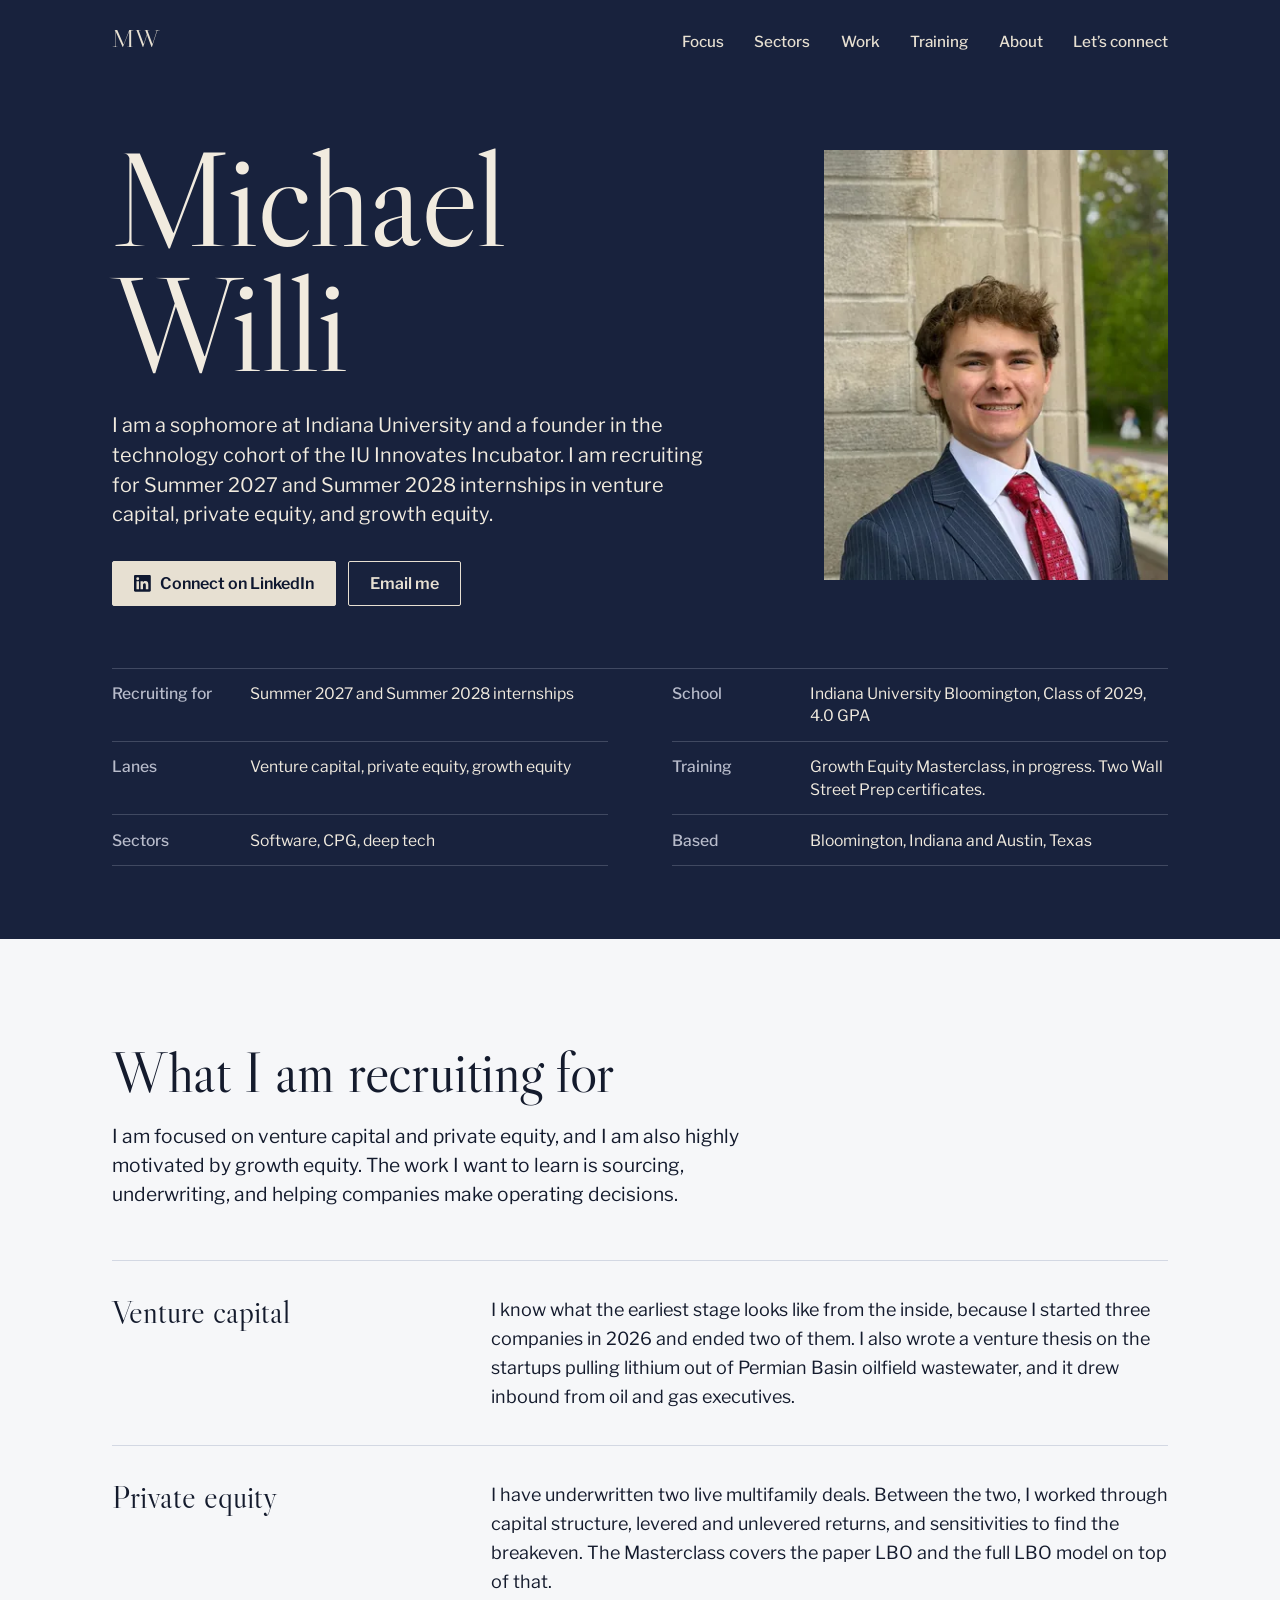
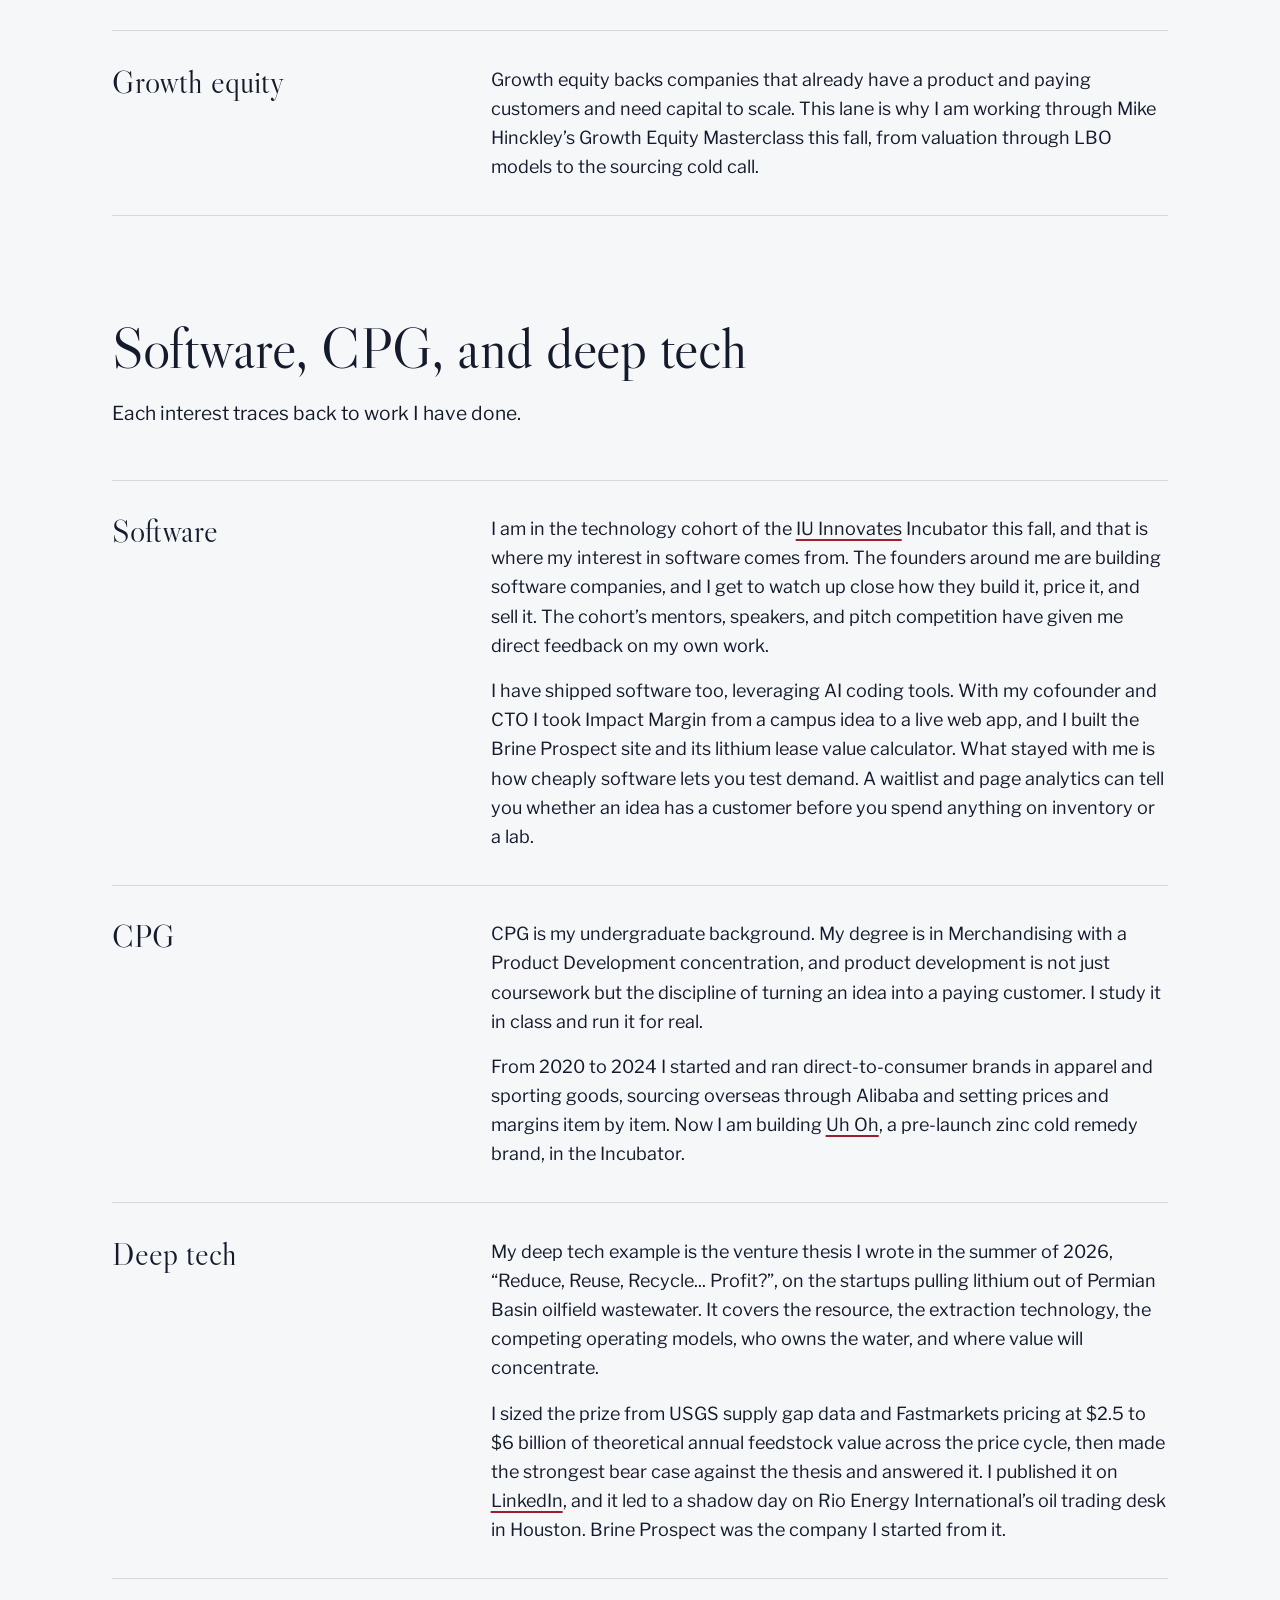
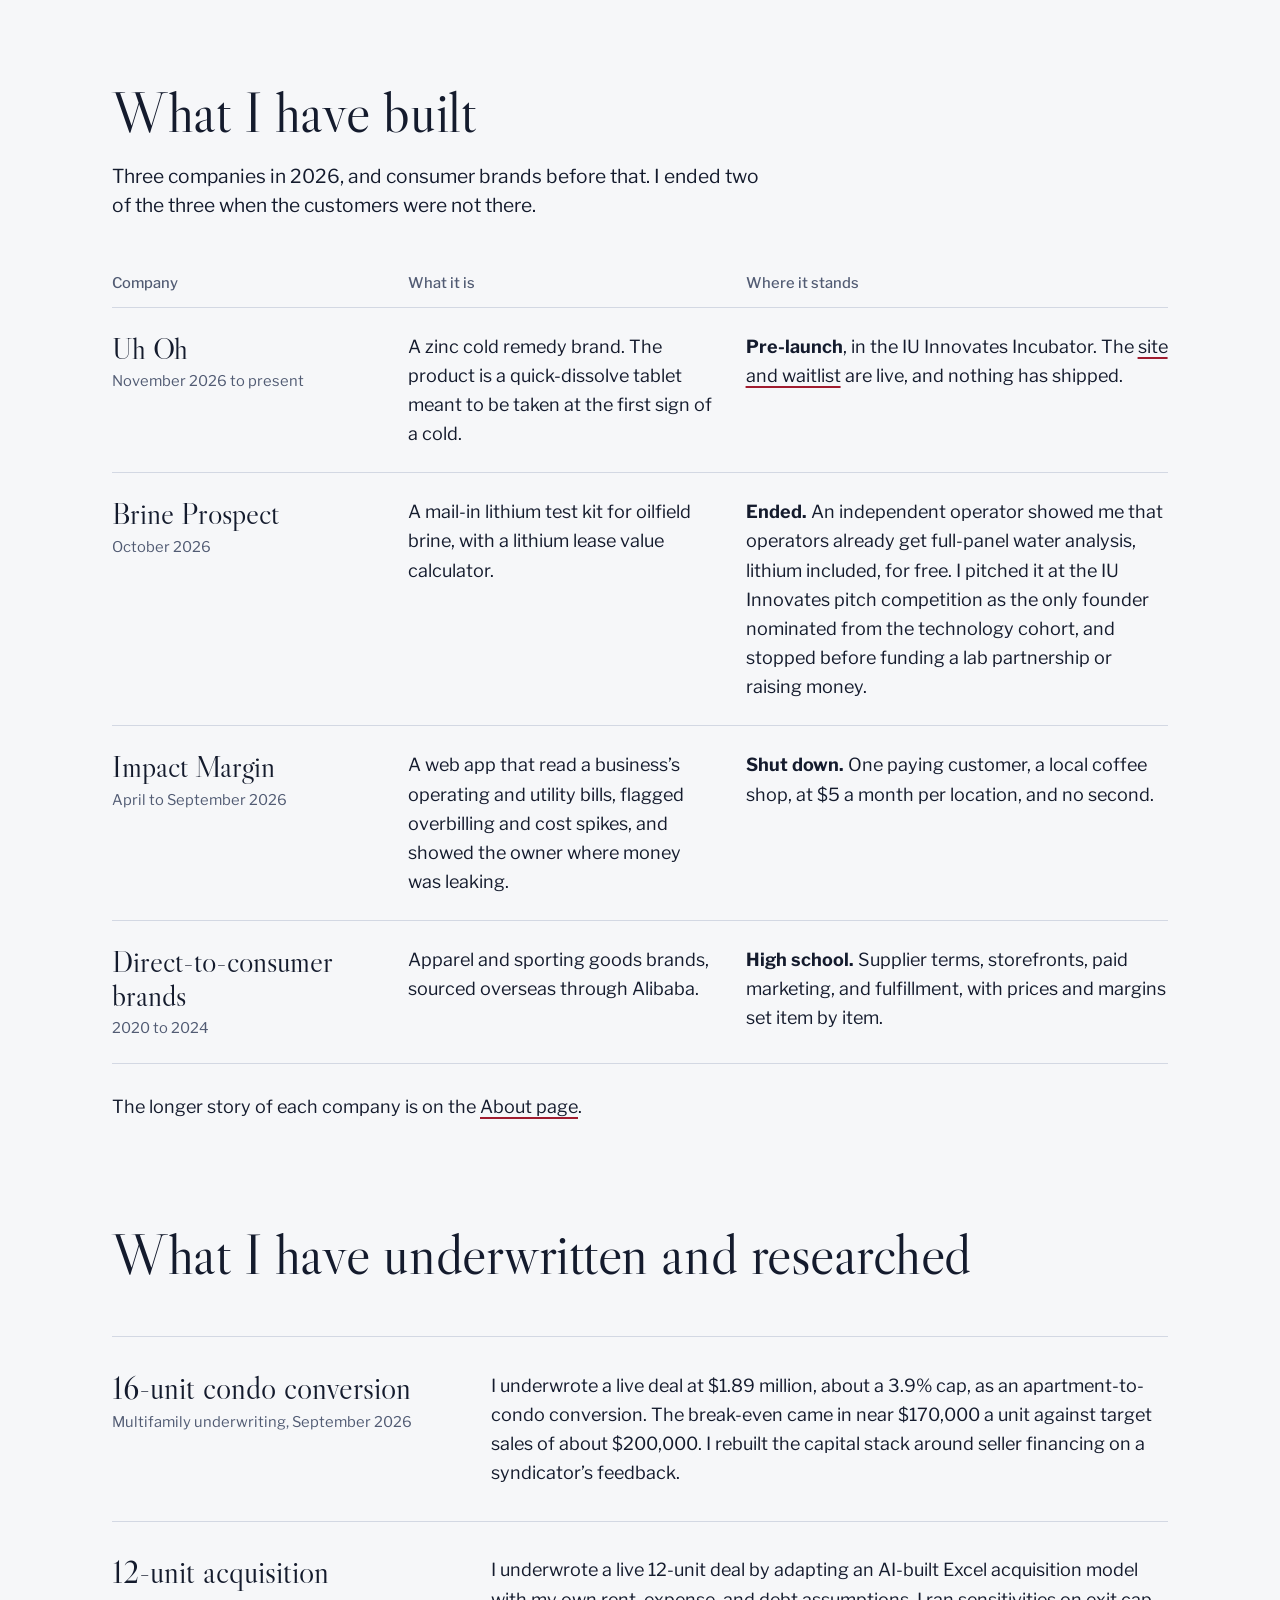
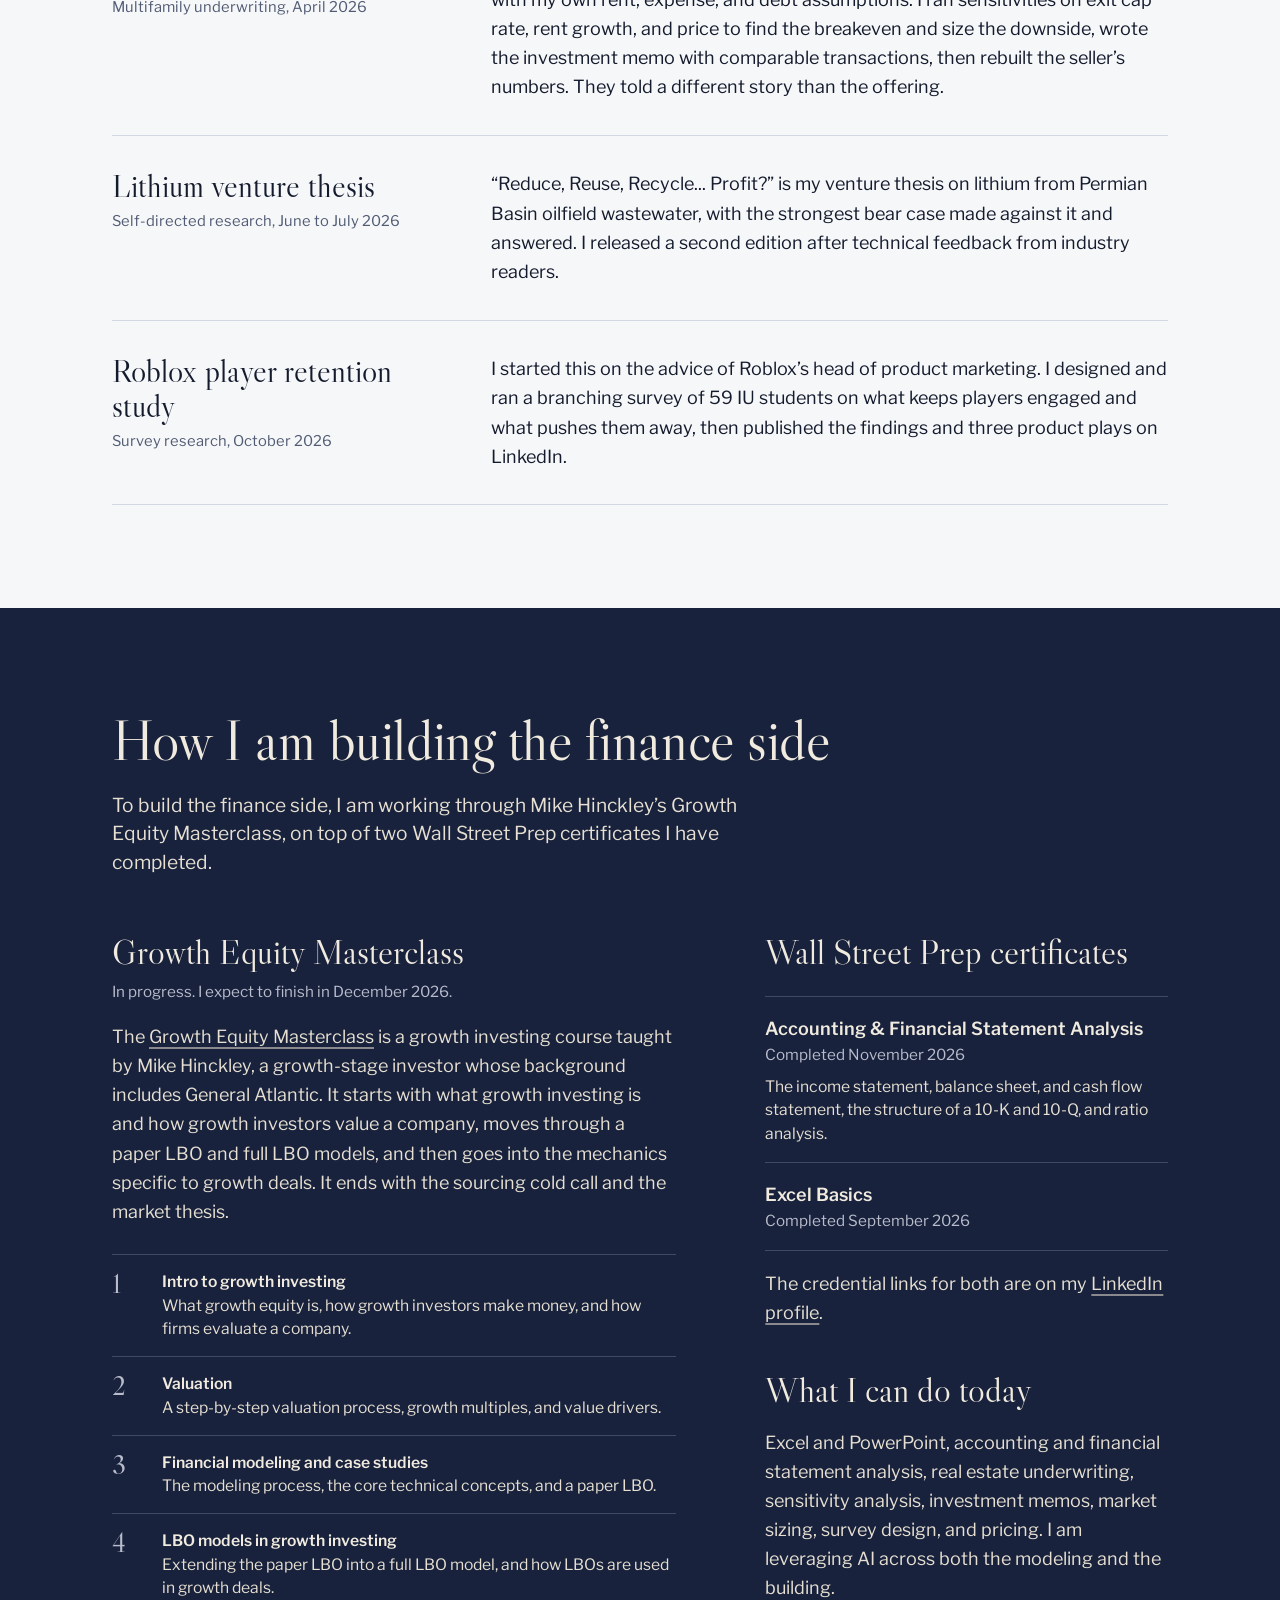
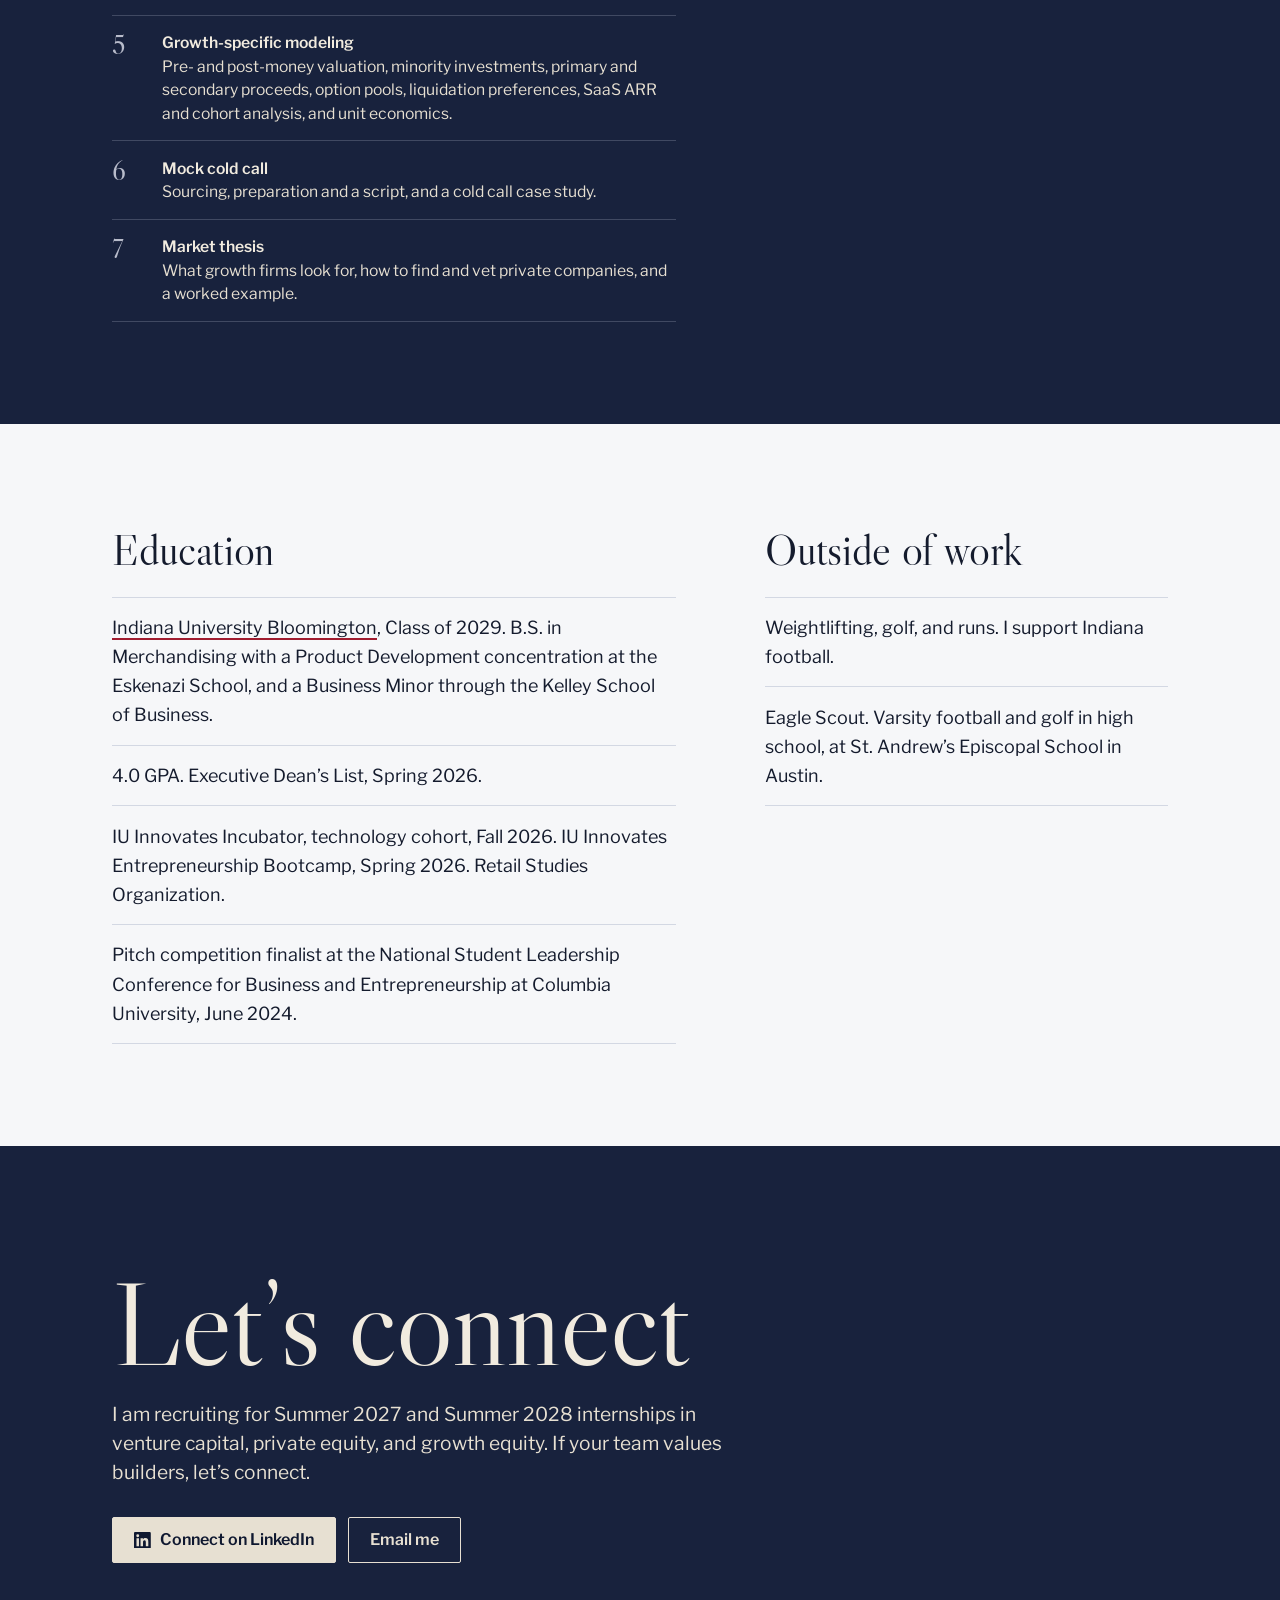
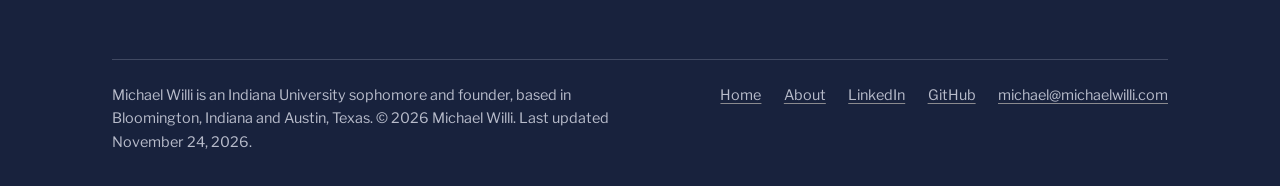
==== commit ee393600: "Clarify Indiana football as a fan interest Outside of work now says he supports Indiana football, an" ====
--- a/index.html
+++ b/index.html
@@ -68,7 +68,7 @@
         "primaryImageOfPage": {
           "@id": "https://michaelwilli.com/#photo"
         },
-        "dateModified": "2026-11-24T10:36:47-06:00",
+        "dateModified": "2026-11-24T10:57:33-06:00",
         "inLanguage": "en-US",
         "description": "Michael Willi: Indiana University sophomore and founder recruiting for Summer 2027 and 2028 internships in venture capital, private equity, and growth equity.",
         "mainEntity": {
@@ -512,8 +512,8 @@
         <div>
           <h2 class="h2">Outside of work</h2>
           <ul class="plain">
-            <li>Weightlifting, golf, runs, and Indiana football.</li>
-            <li>Eagle Scout. Varsity football and golf at St. Andrew’s Episcopal School in Austin.</li>
+            <li>Weightlifting, golf, and runs. I support Indiana football.</li>
+            <li>Eagle Scout. Varsity football and golf in high school, at St. Andrew’s Episcopal School in Austin.</li>
           </ul>
         </div>
       </div>
